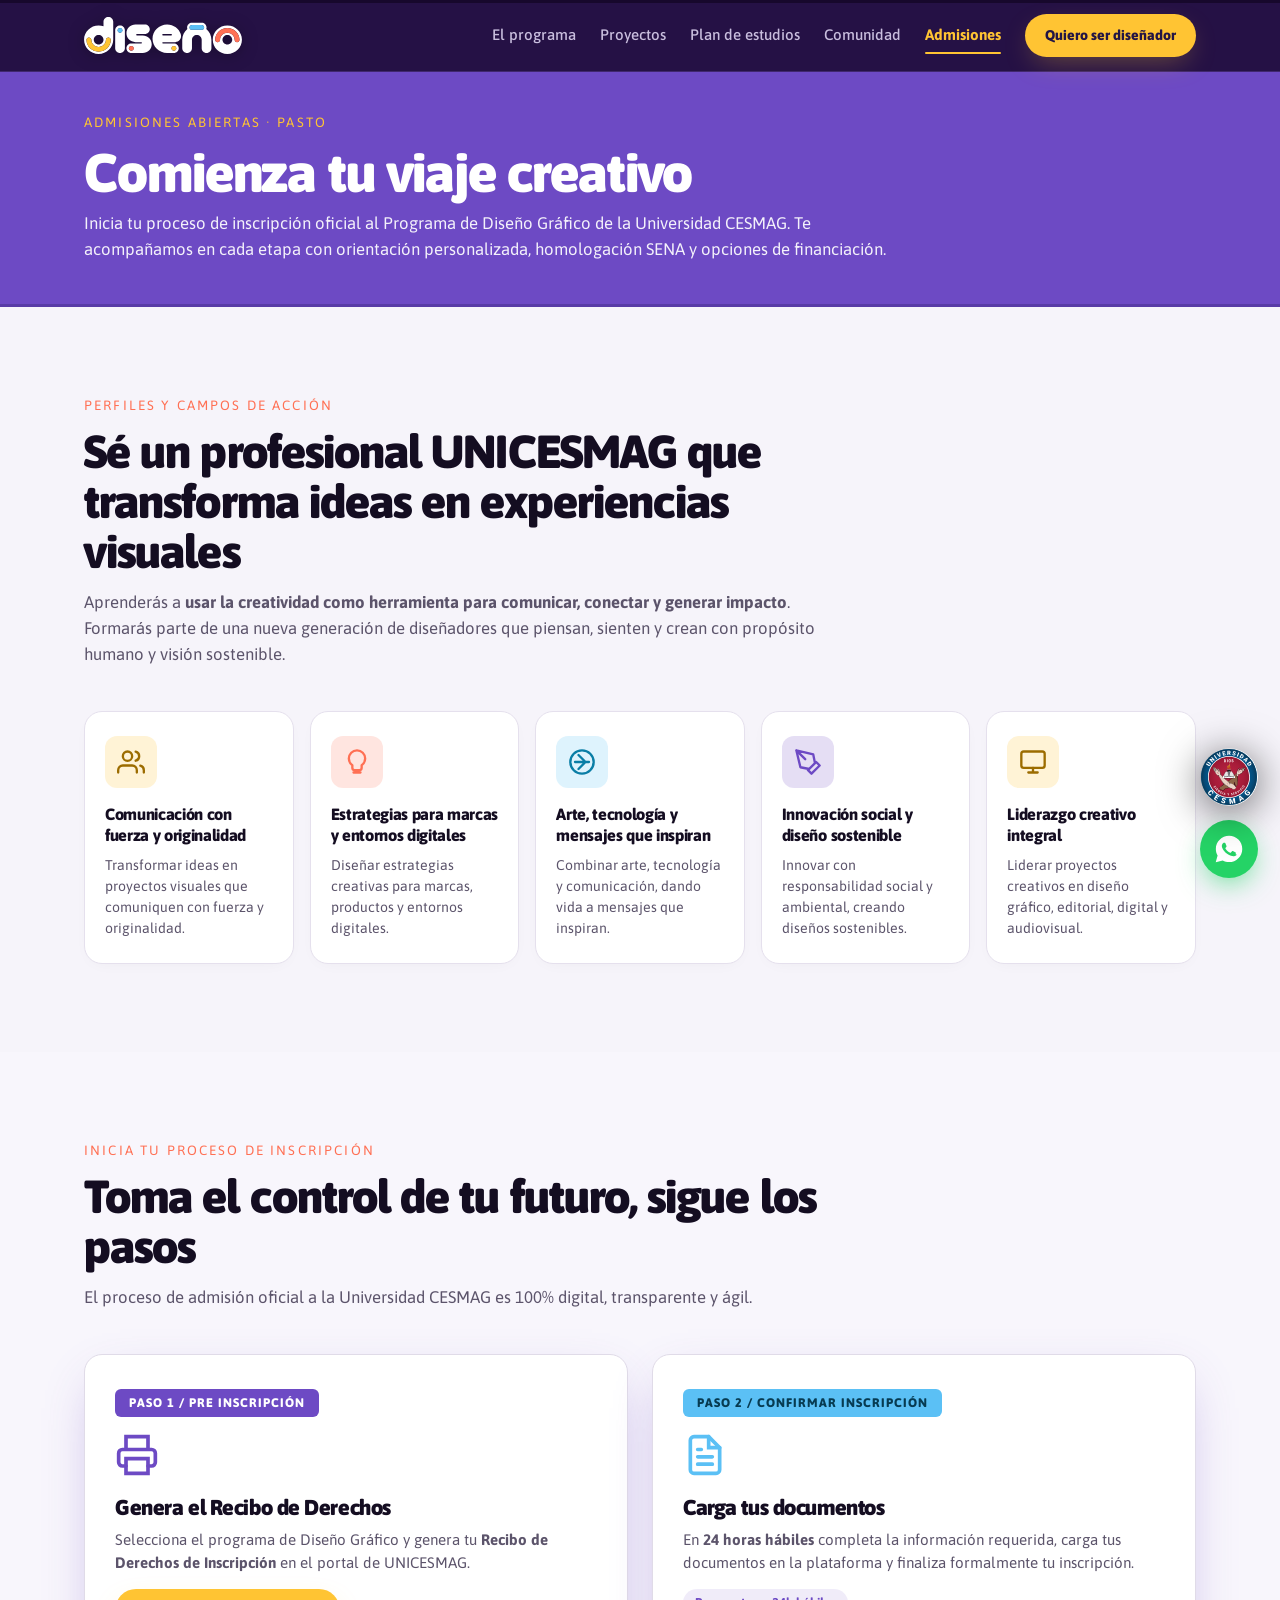
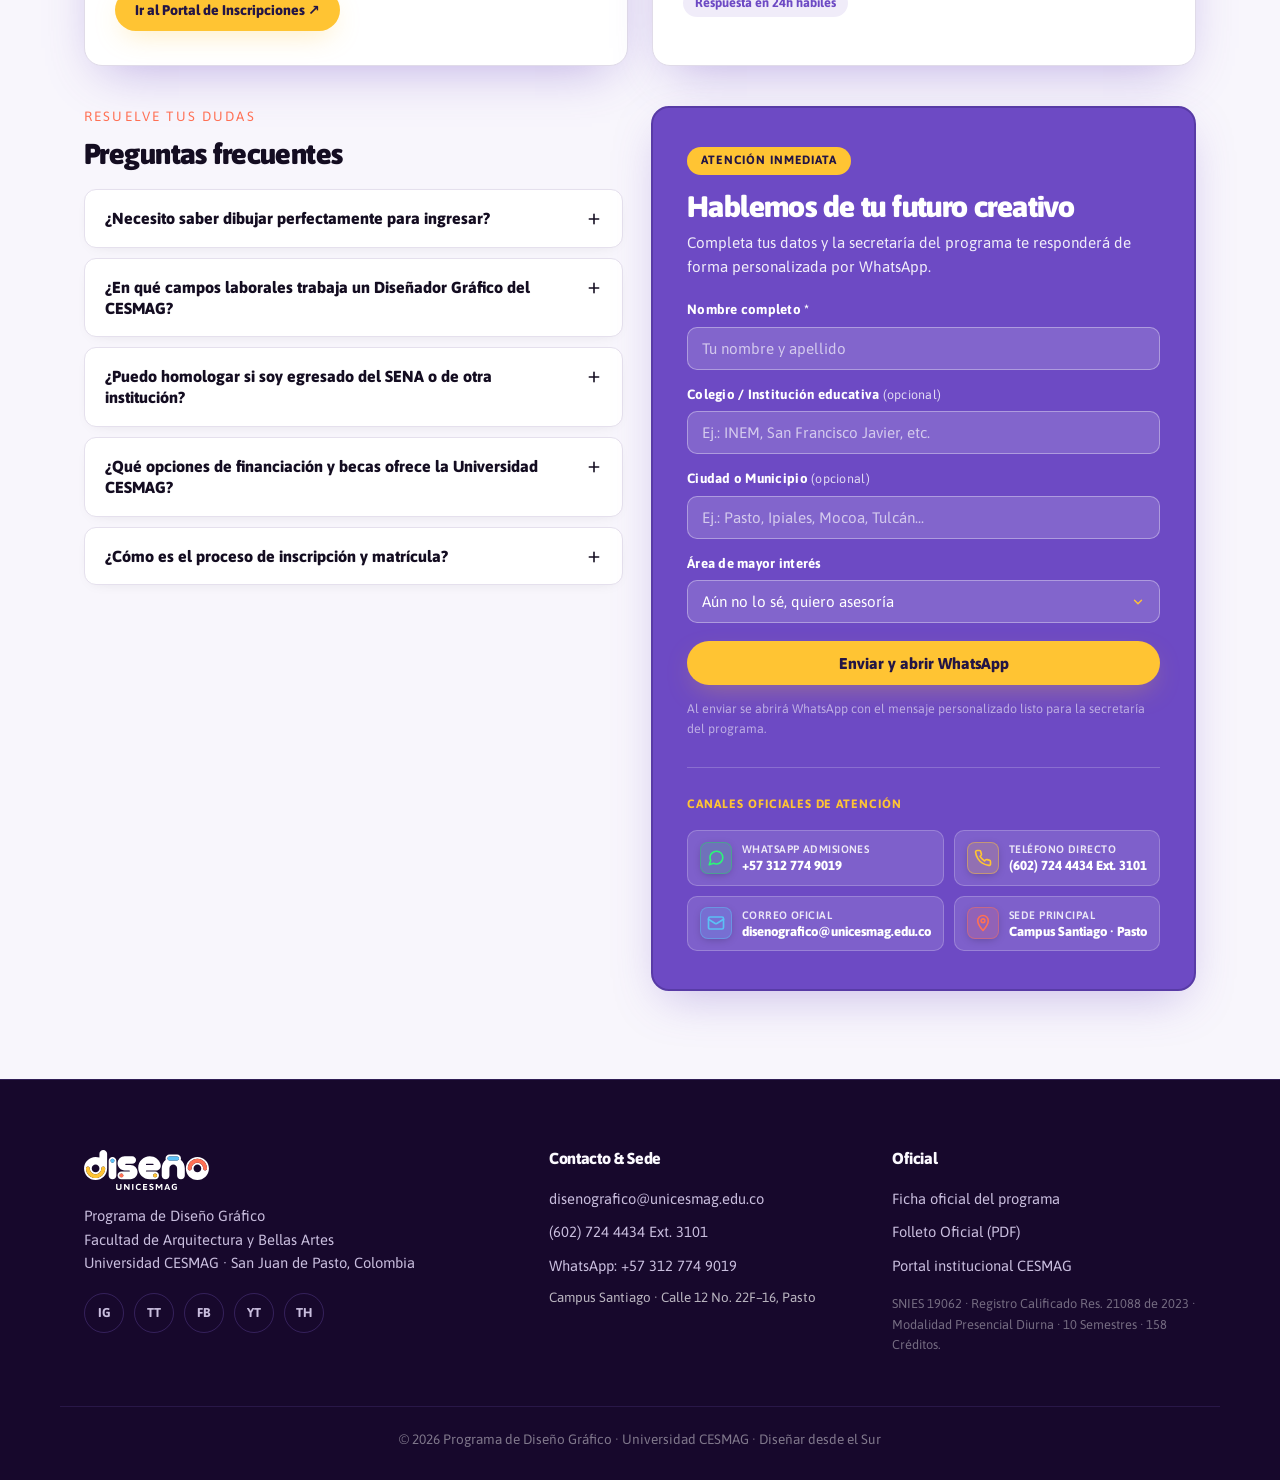
==== admisiones.html @ 63f1f8d8 "Publicación oficial del Portafolio Web - Programa de Diseño Gráfico UNICESMAG" ====
<!DOCTYPE html>
<html lang="es">
<head>
  <meta charset="UTF-8">
  <meta name="viewport" content="width=device-width, initial-scale=1.0">
  <title>Admisiones &amp; Perfiles · Diseño Gráfico UNICESMAG</title>
  <meta name="description" content="Inicia tu proceso de inscripción oficial, conoce los campos de acción, homologación SENA, financiación y preguntas frecuentes del Programa de Diseño Gráfico de la Universidad CESMAG.">
  <link rel="icon" type="image/svg+xml" href="assets/img/favicon.svg">
  <link rel="preconnect" href="https://fonts.googleapis.com">
  <link rel="preconnect" href="https://fonts.gstatic.com" crossorigin>
  <link href="https://fonts.googleapis.com/css2?family=Asap:ital,wght@0,300;0,400;0,500;0,600;0,700;0,800;0,900;1,300;1,400;1,600;1,700;1,800;1,900&display=swap" rel="stylesheet">
  <link rel="stylesheet" href="css/styles.css">
</head>
<body data-page="admisiones">

  <!-- ══════════════ BARRA DE PROGRESO + NAVEGACIÓN GLOBAL ══════════════ -->
  <div class="progress-bar" aria-hidden="true"><span id="progressFill"></span></div>

  <header class="nav" id="nav">
    <div class="nav__inner">
      <a href="index.html" class="brand" aria-label="Diseño UNICESMAG — inicio">
        <img src="assets/img/logo.svg" alt="Diseño UNICESMAG" class="brand__logo" width="160" height="38">
      </a>

      <nav class="nav__links" id="navLinks" aria-label="Navegación principal">
        <a href="index.html" class="nav-link">El programa</a>
        <a href="proyectos.html" class="nav-link">Proyectos</a>
        <a href="plan-de-estudios.html" class="nav-link">Plan de estudios</a>
        <a href="comunidad.html" class="nav-link">Comunidad</a>
        <a href="admisiones.html" class="nav-link is-active-page">Admisiones</a>
        <a href="admisiones.html" class="btn btn--primary btn--sm">Quiero ser diseñador</a>
      </nav>

      <button class="nav__burger" id="navBurger" aria-label="Abrir menú" aria-expanded="false" aria-controls="navLinks">
        <span></span><span></span><span></span>
      </button>
    </div>
  </header>

  <main>

  <!-- ══════════════ CABECERA DE ADMISIONES ══════════════ -->
  <section class="page-header section--dark">
    <div class="container">
      <p class="kicker">Admisiones Abiertas · Pasto</p>
      <h1 class="page-header__title">Comienza tu viaje creativo</h1>
      <p class="page-header__sub">Inicia tu proceso de inscripción oficial al Programa de Diseño Gráfico de la Universidad CESMAG. Te acompañamos en cada etapa con orientación personalizada, homologación SENA y opciones de financiación.</p>
    </div>
  </section>

  <!-- ══════════════ PERFILES Y CAMPOS DE ACCIÓN ══════════════ -->
  <section class="section section--light" id="perfiles-campos">
    <div class="container">
      <header class="section__head reveal">
        <p class="kicker">Perfiles y Campos de Acción</p>
        <h2>Sé un profesional UNICESMAG que transforma ideas en experiencias visuales</h2>
        <p class="section__sub">Aprenderás a <strong>usar la creatividad como herramienta para comunicar, conectar y generar impacto</strong>. Formarás parte de una nueva generación de diseñadores que piensan, sienten y crean con propósito humano y visión sostenible.</p>
      </header>

      <div class="perfiles-grid reveal">
        <!-- 1. Transformar ideas -->
        <article class="perfil-card">
          <div class="perfil-card__icon" style="background: rgba(255, 196, 51, 0.2); color: #9c6c00;">
            <svg width="28" height="28" viewBox="0 0 24 24" fill="none" aria-hidden="true"><path d="M17 21v-2a4 4 0 00-4-4H5a4 4 0 00-4 4v2M9 11a4 4 0 100-8 4 4 0 000 8zm14 10v-2a4 4 0 00-3-3.87M16 3.13a4 4 0 010 7.75" stroke="currentColor" stroke-width="2" stroke-linecap="round" stroke-linejoin="round"/></svg>
          </div>
          <h3>Comunicación con fuerza y originalidad</h3>
          <p>Transformar ideas en proyectos visuales que comuniquen con fuerza y originalidad.</p>
        </article>

        <!-- 2. Estrategias creativas -->
        <article class="perfil-card">
          <div class="perfil-card__icon" style="background: rgba(255, 112, 84, 0.18); color: var(--salmon);">
            <svg width="28" height="28" viewBox="0 0 24 24" fill="none" aria-hidden="true"><path d="M12 2a7 7 0 00-7 7c0 2.38 1.19 4.47 3 5.74V17a2 2 0 002 2h4a2 2 0 002-2v-2.26c1.81-1.27 3-3.36 3-5.74a7 7 0 00-7-7zM9 21h6" stroke="currentColor" stroke-width="2" stroke-linecap="round" stroke-linejoin="round"/></svg>
          </div>
          <h3>Estrategias para marcas y entornos digitales</h3>
          <p>Diseñar estrategias creativas para marcas, productos y entornos digitales.</p>
        </article>

        <!-- 3. Arte, tecnología y mensajes -->
        <article class="perfil-card">
          <div class="perfil-card__icon" style="background: rgba(91, 192, 245, 0.2); color: #0a7ea6;">
            <svg width="28" height="28" viewBox="0 0 24 24" fill="none" aria-hidden="true"><path d="M9 18l6-6-6-6M18 12H6" stroke="currentColor" stroke-width="2" stroke-linecap="round" stroke-linejoin="round"/><circle cx="12" cy="12" r="10" stroke="currentColor" stroke-width="2"/></svg>
          </div>
          <h3>Arte, tecnología y mensajes que inspiran</h3>
          <p>Combinar arte, tecnología y comunicación, dando vida a mensajes que inspiran.</p>
        </article>

        <!-- 4. Responsabilidad social y ambiental -->
        <article class="perfil-card">
          <div class="perfil-card__icon" style="background: rgba(109, 74, 196, 0.18); color: var(--morado);">
            <svg width="28" height="28" viewBox="0 0 24 24" fill="none" aria-hidden="true"><path d="M12 19l7-7 3 3-7 7-3-3zM18 13l-1.5-7.5L2 2l3.5 14.5L13 18l5-5zM2 2l7.586 7.586" stroke="currentColor" stroke-width="2" stroke-linecap="round" stroke-linejoin="round"/></svg>
          </div>
          <h3>Innovación social y diseño sostenible</h3>
          <p>Innovar con responsabilidad social y ambiental, creando diseños sostenibles.</p>
        </article>

        <!-- 5. Liderazgo de proyectos -->
        <article class="perfil-card">
          <div class="perfil-card__icon" style="background: rgba(255, 196, 51, 0.2); color: #9c6c00;">
            <svg width="28" height="28" viewBox="0 0 24 24" fill="none" aria-hidden="true"><rect x="2" y="3" width="20" height="14" rx="2" ry="2" stroke="currentColor" stroke-width="2"/><path d="M8 21h8M12 17v4" stroke="currentColor" stroke-width="2" stroke-linecap="round"/></svg>
          </div>
          <h3>Liderazgo creativo integral</h3>
          <p>Liderar proyectos creativos en diseño gráfico, editorial, digital y audiovisual.</p>
        </article>
      </div>
    </div>
  </section>

  <!-- ══════════════ PROCESO OFICIAL DE INSCRIPCIÓN ══════════════ -->
  <section class="section section--light" style="background: #f8f6fc;" id="proceso-inscripcion">
    <div class="container">
      <header class="section__head reveal">
        <p class="kicker">Inicia tu proceso de inscripción</p>
        <h2>Toma el control de tu futuro, sigue los pasos</h2>
        <p class="section__sub">El proceso de admisión oficial a la Universidad CESMAG es 100% digital, transparente y ágil.</p>
      </header>

      <!-- 2 Pasos Oficiales -->
      <div class="steps-unicesmag reveal">
        <!-- Paso 1 -->
        <article class="step-box">
          <div class="step-box__num">Paso 1 / Pre Inscripción</div>
          <div class="step-box__icon">
            <svg width="44" height="44" viewBox="0 0 24 24" fill="none" aria-hidden="true"><path d="M6 9V2h12v7M6 18H4a2 2 0 01-2-2v-5a2 2 0 012-2h16a2 2 0 012 2v5a2 2 0 01-2 2h-2" stroke="var(--morado)" stroke-width="2" stroke-linecap="round"/><path d="M6 14h12v8H6v-8z" stroke="var(--morado)" stroke-width="2"/></svg>
          </div>
          <h3>Genera el Recibo de Derechos</h3>
          <p>Selecciona el programa de Diseño Gráfico y genera tu <strong>Recibo de Derechos de Inscripción</strong> en el portal de UNICESMAG.</p>
          <a href="https://www.unicesmag.edu.co/inscripciones/" target="_blank" rel="noopener" class="btn btn--primary btn--sm" style="margin-top: 14px;">Ir al Portal de Inscripciones ↗</a>
        </article>

        <!-- Paso 2 -->
        <article class="step-box">
          <div class="step-box__num" style="background: var(--azul); color: #073b52;">Paso 2 / Confirmar Inscripción</div>
          <div class="step-box__icon">
            <svg width="44" height="44" viewBox="0 0 24 24" fill="none" aria-hidden="true"><path d="M14 2H6a2 2 0 00-2 2v16a2 2 0 002 2h12a2 2 0 002-2V8z" stroke="var(--azul)" stroke-width="2" stroke-linecap="round"/><path d="M14 2v6h6M16 13H8M16 17H8M10 9H8" stroke="var(--azul)" stroke-width="2" stroke-linecap="round"/></svg>
          </div>
          <h3>Carga tus documentos</h3>
          <p>En <strong>24 horas hábiles</strong> completa la información requerida, carga tus documentos en la plataforma y finaliza formalmente tu inscripción.</p>
          <span class="step-box__badge">Respuesta en 24h hábiles</span>
        </article>
      </div>

      <!-- Grid con FAQ + Formulario de Contacto en Morado Oficial -->
      <div class="adm-grid" style="margin-top: 40px;">
        <!-- Preguntas frecuentes -->
        <div class="faq reveal">
          <p class="kicker">Resuelve tus dudas</p>
          <h2 style="font-size: 1.8rem; margin-bottom: 20px; color: var(--ink);">Preguntas frecuentes</h2>
          <div id="faqList"></div>
        </div>

        <!-- Formulario de contacto directo (Morado Oficial) -->
        <div class="contactCard card-teaser--form reveal">
          <span class="card-teaser__tag" style="background: var(--amarillo); color: var(--morado-deep);">Atención Inmediata</span>
          <h3 class="form-title-impact">Hablemos de tu futuro creativo</h3>
          <p>Completa tus datos y la secretaría del programa te responderá de forma personalizada por WhatsApp.</p>
          <form id="contactForm">
            <label for="fName">Nombre completo *</label>
            <input id="fName" name="nombre" type="text" required placeholder="Tu nombre y apellido">
            
            <label for="fSchool">Colegio / Institución educativa <span class="lbl-opt">(opcional)</span></label>
            <input id="fSchool" name="colegio" type="text" placeholder="Ej.: INEM, San Francisco Javier, etc.">

            <label for="fCity">Ciudad o Municipio <span class="lbl-opt">(opcional)</span></label>
            <input id="fCity" name="ciudad" type="text" placeholder="Ej.: Pasto, Ipiales, Mocoa, Tulcán...">

            <label for="fFocus">Área de mayor interés</label>
            <select id="fFocus" name="interes">
              <option value="Aún no lo sé, quiero asesoría" selected>Aún no lo sé, quiero asesoría</option>
              <option value="Tipografía y editorial">Tipografía y editorial</option>
              <option value="Identidad visual y marca (Branding)">Identidad visual y marca (Branding)</option>
              <option value="Ilustración y arte digital">Ilustración y arte digital</option>
              <option value="Fotografía y dirección de arte">Fotografía y dirección de arte</option>
              <option value="Audiovisual y animación 2D">Audiovisual y animación 2D</option>
              <option value="3D y creación interactiva / Videojuegos">3D y creación interactiva / Videojuegos</option>
              <option value="Diseño social, territorio y ecodiseño">Diseño social, territorio y ecodiseño</option>
            </select>
            <button type="submit" class="btn btn--primary btn--full" style="margin-top: 18px;">Enviar y abrir WhatsApp</button>
            <p class="form-note">Al enviar se abrirá WhatsApp con el mensaje personalizado listo para la secretaría del programa.</p>
          </form>

          <!-- Canales oficiales de atención directa (Estéticos, Compactos y con Contornos) -->
          <div class="contactCard__direct">
            <div class="cd-header">
              <span class="cd-title">Canales Oficiales de Atención</span>
            </div>
            <div class="cd-grid">
              <a href="https://wa.me/573127749019" target="_blank" rel="noopener" class="cd-item" title="Chatear con secretaría del programa">
                <div class="cd-icon cd-icon--wa">
                  <svg width="18" height="18" viewBox="0 0 24 24" fill="none" stroke="currentColor" stroke-width="2.2" stroke-linecap="round" stroke-linejoin="round" aria-hidden="true"><path d="M21 11.5a8.38 8.38 0 0 1-.9 3.8 8.5 8.5 0 0 1-7.6 4.7 8.38 8.38 0 0 1-3.8-.9L3 21l1.9-5.7a8.38 8.38 0 0 1-.9-3.8 8.5 8.5 0 0 1 4.7-7.6 8.38 8.38 0 0 1 3.8-.9h.5a8.48 8.48 0 0 1 8 8v.5z"/></svg>
                </div>
                <div class="cd-info">
                  <span class="cd-lbl">WhatsApp Admisiones</span>
                  <strong class="cd-val">+57 312 774 9019</strong>
                </div>
              </a>

              <a href="tel:+576027244434" class="cd-item" title="Llamar a línea directa">
                <div class="cd-icon cd-icon--tel">
                  <svg width="18" height="18" viewBox="0 0 24 24" fill="none" stroke="currentColor" stroke-width="2.2" stroke-linecap="round" stroke-linejoin="round" aria-hidden="true"><path d="M22 16.92v3a2 2 0 0 1-2.18 2 19.79 19.79 0 0 1-8.63-3.07 19.5 19.5 0 0 1-6-6 19.79 19.79 0 0 1-3.07-8.67A2 2 0 0 1 4.11 2h3a2 2 0 0 1 2 1.72 12.84 12.84 0 0 0 .7 2.81 2 2 0 0 1-.45 2.11L8.09 9.91a16 16 0 0 0 6 6l1.27-1.27a2 2 0 0 1 2.11-.45 12.84 12.84 0 0 0 2.81.7A2 2 0 0 1 22 16.92z"/></svg>
                </div>
                <div class="cd-info">
                  <span class="cd-lbl">Teléfono Directo</span>
                  <strong class="cd-val">(602) 724 4434 Ext. 3101</strong>
                </div>
              </a>

              <a href="mailto:disenografico@unicesmag.edu.co" class="cd-item" title="Enviar correo institucional">
                <div class="cd-icon cd-icon--mail">
                  <svg width="18" height="18" viewBox="0 0 24 24" fill="none" stroke="currentColor" stroke-width="2.2" stroke-linecap="round" stroke-linejoin="round" aria-hidden="true"><rect x="2" y="4" width="20" height="16" rx="2"/><path d="m22 7-8.97 5.7a1.94 1.94 0 0 1-2.06 0L2 7"/></svg>
                </div>
                <div class="cd-info">
                  <span class="cd-lbl">Correo Oficial</span>
                  <strong class="cd-val">disenografico@unicesmag.edu.co</strong>
                </div>
              </a>

              <a href="https://maps.app.goo.gl/EoxVH21NMHYLb9up7" target="_blank" rel="noopener" class="cd-item" title="Abrir ubicación en Google Maps">
                <div class="cd-icon cd-icon--ubi">
                  <svg width="18" height="18" viewBox="0 0 24 24" fill="none" stroke="currentColor" stroke-width="2.2" stroke-linecap="round" stroke-linejoin="round" aria-hidden="true"><path d="M12 2C8.13 2 5 5.13 5 9c0 5.25 7 13 7 13s7-7.75 7-13c0-3.87-3.13-7-7-7z"/><circle cx="12" cy="9" r="2.5"/></svg>
                </div>
                <div class="cd-info">
                  <span class="cd-lbl">Sede Principal</span>
                  <strong class="cd-val">Campus Santiago · Pasto</strong>
                </div>
              </a>
            </div>
          </div>
        </div>
      </div>
    </div>
  </section>

  </main>

  <!-- ══════════════ FOOTER GLOBAL ══════════════ -->
  <footer class="footer">
    <div class="container footer__inner">
      <div class="footer__brand">
        <img src="assets/img/logo-completo.svg" alt="Diseño Gráfico UNICESMAG" class="footer__logo" width="180" height="52" loading="lazy">
        <p>Programa de Diseño Gráfico<br>Facultad de Arquitectura y Bellas Artes<br>Universidad CESMAG · San Juan de Pasto, Colombia</p>
        <div class="footer__social">
          <a href="#" aria-label="Instagram del programa">IG</a>
          <a href="#" aria-label="TikTok del programa">TT</a>
          <a href="#" aria-label="Facebook del programa">FB</a>
          <a href="#" aria-label="YouTube">YT</a>
          <a href="#" aria-label="Threads del programa">TH</a>
        </div>
      </div>
      <div class="footer__links">
        <h4>Contacto &amp; Sede</h4>
        <a href="mailto:disenografico@unicesmag.edu.co">disenografico@unicesmag.edu.co</a>
        <a href="tel:+576027244434">(602) 724 4434 Ext. 3101</a>
        <a href="https://wa.me/573127749019" target="_blank" rel="noopener">WhatsApp: +57 312 774 9019</a>
        <p style="font-size: .84rem; color: rgba(255,255,255,0.7); margin-top: 6px; line-height: 1.4;">Campus Santiago · Calle 12 No. 22F–16, Pasto</p>
      </div>
      <div class="footer__links">
        <h4>Oficial</h4>
        <a href="https://www.unicesmag.edu.co/pregrado/diseno-grafico/" target="_blank" rel="noopener">Ficha oficial del programa</a>
        <a href="https://www.unicesmag.edu.co/recursos/uploads/2025/07/Diseno-UNICESMAG-2025.pdf" target="_blank" rel="noopener">Folleto Oficial (PDF)</a>
        <a href="https://www.unicesmag.edu.co" target="_blank" rel="noopener">Portal institucional CESMAG</a>
        <p class="footer__legal">SNIES 19062 · Registro Calificado Res. 21088 de 2023 · Modalidad Presencial Diurna · 10 Semestres · 158 Créditos.</p>
      </div>
    </div>
    <div class="footer__bottom container">
      <p>© <span id="year"></span> Programa de Diseño Gráfico · Universidad CESMAG · Diseñar desde el Sur</p>
    </div>
  </footer>

  <!-- Botones de Acción Flotantes (CESMAG Institucional + WhatsApp) -->
  <aside class="floating-actions" aria-label="Acciones rápidas">
    <a href="https://www.unicesmag.edu.co/pregrado/diseno-grafico/" class="float-btn float-btn--cesmag" target="_blank" rel="noopener" aria-label="Visitar portal oficial UNICESMAG" title="Portal Institucional UNICESMAG">
      <img src="assets/img/cesmag.svg" alt="UNICESMAG" width="58" height="58">
    </a>
    <a href="#" id="waFloat" class="float-btn float-btn--wa" aria-label="Chatear por WhatsApp con la secretaría del programa" title="Chatear por WhatsApp con admisiones" target="_blank" rel="noopener">
      <svg width="32" height="32" viewBox="0 0 24 24" fill="currentColor" aria-hidden="true"><path d="M12.04 2c-5.46 0-9.91 4.45-9.91 9.91 0 1.75.46 3.45 1.32 4.95L2.05 22l5.25-1.38c1.45.79 3.08 1.21 4.74 1.21 5.46 0 9.91-4.45 9.91-9.91 0-2.65-1.03-5.14-2.9-7.01A9.816 9.816 0 0012.04 2zm5.78 14.07c-.24.68-1.4 1.29-1.92 1.34-.51.05-1.17.07-3.79-.99-2.62-1.06-4.3-3.73-4.43-3.9-.13-.17-1.06-1.41-1.06-2.69s.67-1.91.91-2.17c.24-.26.52-.33.69-.33.17 0 .34 0 .49.01.16.01.37-.06.58.44.22.52.75 1.83.82 1.96.07.13.11.29.02.47-.09.18-.13.29-.26.44-.13.15-.28.34-.4.46-.13.13-.27.27-.12.53.15.26.68 1.12 1.45 1.81.99.88 1.83 1.15 2.09 1.28.26.13.41.11.56-.06.15-.17.65-.76.82-1.02.17-.26.35-.22.58-.13.24.09 1.51.71 1.77.84.26.13.43.19.49.3.06.11.06.66-.18 1.34z"/></svg>
    </a>
  </aside>

  <script src="js/data.js"></script>
  <script src="js/main.js"></script>
</body>
</html>
---- css/styles.css ----
/* ═══════════════════════════════════════════════════════════════
   DISEÑO UNICESMAG · "Taller Digital Vivo"
   Sistema de diseño del portafolio web del programa
   Paleta cromática oficial + Tipografía Asap (Light, Regular, Bold, Black)
   Jerarquía tipográfica contrastada: Títulos Black (900) + Subtítulos Light (300/400)
   ═══════════════════════════════════════════════════════════════ */

:root {
  /* ─── Paleta oficial exacta UNICESMAG ─── */
  --amarillo:      #ffc433;
  --azul:          #5bc0f5;
  --salmon:        #ff7054;
  --morado:        #6d4ac4;

  /* ─── Derivados cromáticos armónicos ─── */
  --morado-light:  #8e6ee8;
  --morado-2:      #583ba6;
  --morado-3:      #432a84;
  --morado-deep:   #231545;
  --morado-glow:   rgba(109, 74, 196, 0.35);

  --amarillo-light:#ffd466;
  --amarillo-glow: rgba(255, 196, 51, 0.35);
  --azul-glow:     rgba(91, 192, 245, 0.35);
  --salmon-glow:   rgba(255, 112, 84, 0.35);
  --verde:         #4ade80;

  /* ─── Superficies y fondos institucionales (Morado protagonista) ─── */
  --bg-dark:       #200e3b;
  --bg-dark-2:     #2b144e;
  --bg-light:      #f6f4fa;
  --white:         #ffffff;
  --ink:           #140d21;
  --ink-soft:      #5c546b;

  /* ─── Texto sobre fondos oscuros ─── */
  --tx-light:      #fbf9fe;
  --tx-light-2:    #c9bede;

  /* ─── Efectos Glassmorphism y Elevación ─── */
  --glass:         rgba(255, 255, 255, 0.08);
  --glass-brd:     rgba(142, 110, 232, 0.22);
  --glass-morado:  rgba(109, 74, 196, 0.28);
  --radius:        18px;
  --radius-sm:     12px;
  --shadow:        0 18px 50px -18px rgba(109, 74, 196, 0.45);
  --shadow-lg:     0 30px 80px -30px rgba(109, 74, 196, 0.6);

  /* ─── Tipografía oficial Asap ─── */
  --font-head:     "Asap", "Segoe UI", system-ui, sans-serif;
  --font-body:     "Asap", "Segoe UI", system-ui, sans-serif;
  --font-cond:     "Asap", "Segoe UI", system-ui, sans-serif;

  --container:     1160px;
  --nav-h:         72px;
}

/* ─────────────── Base ─────────────── */
*, *::before, *::after { box-sizing: border-box; margin: 0; padding: 0; }

html { scroll-behavior: smooth; }

body {
  font-family: var(--font-body);
  color: var(--ink);
  background: var(--bg-dark);
  line-height: 1.6;
  font-weight: 400;
  -webkit-font-smoothing: antialiased;
  -moz-osx-font-smoothing: grayscale;
}

img { max-width: 100%; display: block; }
a { color: inherit; }

.container { max-width: var(--container); margin-inline: auto; padding-inline: 24px; }

h1, h2, h3, h4, h5 {
  font-family: var(--font-head);
  line-height: 1.08;
  letter-spacing: -.02em;
  font-weight: 900;
}

::selection { background: var(--amarillo); color: var(--morado-deep); }

:focus-visible { outline: 3px solid var(--azul); outline-offset: 3px; border-radius: 6px; }

/* ─────────────── Barra de progreso ─────────────── */
.progress-bar {
  position: fixed; inset: 0 0 auto 0; height: 3px; z-index: 1002;
  background: #17082c;
}
.progress-bar span {
  display: block; height: 100%; width: 0%;
  background: linear-gradient(90deg, var(--morado-light), var(--amarillo), var(--salmon), var(--azul));
  box-shadow: 0 0 10px var(--morado-glow);
  transition: width .12s linear;
}

/* ─────────────── Navegación Global ─────────────── */
.nav {
  position: fixed; inset: 0 0 auto 0; z-index: 1000;
  height: var(--nav-h);
  background: rgba(33, 14, 61, 0.94);
  backdrop-filter: blur(16px);
  -webkit-backdrop-filter: blur(16px);
  border-bottom: 1px solid rgba(142, 110, 232, 0.25);
  transition: background .3s, border-color .3s;
}
.nav__inner {
  max-width: var(--container); margin-inline: auto; height: 100%;
  padding-inline: 24px;
  display: flex; align-items: center; justify-content: space-between; gap: 20px;
}
.brand {
  display: inline-flex; align-items: center; text-decoration: none;
  transition: transform .25s ease, opacity .2s ease;
}
.brand:hover { transform: scale(1.02); opacity: .95; }
.brand__logo {
  height: 38px; width: auto; max-width: 170px;
  display: block; object-fit: contain;
  filter: drop-shadow(0 2px 8px rgba(0,0,0,.3));
}

.nav__links { display: flex; align-items: center; gap: 24px; }
.nav__links a.nav-link {
  color: var(--tx-light-2); text-decoration: none; font-size: .95rem; font-weight: 500;
  transition: color .2s ease, transform .2s ease;
  position: relative; padding: 6px 0;
}
.nav__links a.nav-link:hover { color: var(--white); transform: translateY(-1px); }
.nav__links a.nav-link.is-active-page {
  color: var(--amarillo); font-weight: 700;
}
.nav__links a.nav-link.is-active-page::after {
  content: ""; position: absolute; bottom: 0; left: 0; right: 0;
  height: 2px; background: var(--amarillo); border-radius: 2px;
}

.nav__burger {
  display: none; background: none; border: 0; cursor: pointer;
  width: 42px; height: 42px; position: relative;
}
.nav__burger span {
  position: absolute; left: 9px; right: 9px; height: 2px;
  background: var(--tx-light); border-radius: 2px;
  transition: transform .25s, opacity .2s, top .25s;
}
.nav__burger span:nth-child(1) { top: 14px; }
.nav__burger span:nth-child(2) { top: 20px; }
.nav__burger span:nth-child(3) { top: 26px; }
.nav__burger.is-open span:nth-child(1) { top: 20px; transform: rotate(45deg); }
.nav__burger.is-open span:nth-child(2) { opacity: 0; }
.nav__burger.is-open span:nth-child(3) { top: 20px; transform: rotate(-45deg); }

/* ─────────────── Botones ─────────────── */
.btn {
  display: inline-flex; align-items: center; justify-content: center; gap: 10px;
  font-family: var(--font-head); font-weight: 800; font-size: .98rem;
  padding: 13px 26px; border-radius: 999px; border: 0; cursor: pointer;
  text-decoration: none; transition: transform .2s ease, box-shadow .2s ease, background .2s ease, color .2s ease;
}
.btn--primary {
  background: var(--amarillo); color: var(--morado-deep);
  box-shadow: 0 10px 28px -8px var(--amarillo-glow);
}
.btn--primary:hover {
  transform: translateY(-2px);
  background: var(--amarillo-light);
  box-shadow: 0 16px 36px -8px rgba(255, 196, 51, 0.7);
}
.btn--ghost {
  background: transparent; color: var(--tx-light);
  border: 1.5px solid var(--glass-brd);
}
.btn--ghost:hover {
  border-color: var(--azul); color: var(--white);
  box-shadow: 0 8px 24px -8px var(--azul-glow);
  transform: translateY(-2px);
}
.btn--sm { padding: 10px 20px; font-size: .88rem; }
.btn--full { width: 100%; }

/* ─────────────── Cabeceras de Subpáginas (Morado Oficial) ─────────────── */
.page-header, .page-header.section--dark {
  position: relative; overflow: hidden;
  padding: calc(var(--nav-h) + 40px) 0 42px;
  background: var(--morado);
  border-bottom: 3px solid var(--morado-2);
  color: var(--white);
}
.page-header .kicker { color: var(--amarillo); }
.page-header__title {
  font-size: clamp(2.3rem, 4.8vw, 3.4rem);
  font-weight: 900; color: var(--white); margin-top: 8px;
}
.page-header__meta {
  font-family: var(--font-body); font-size: 0.98rem; font-weight: 400;
  letter-spacing: .06em; color: var(--amarillo); margin-top: 8px;
}
.page-header__sub {
  font-size: 1.05rem; color: rgba(255, 255, 255, 0.92); max-width: 820px;
  margin-top: 8px; line-height: 1.55; font-weight: 400;
}

/* ─────────────── Hero ─────────────── */
.hero {
  position: relative; overflow: hidden;
  min-height: 94svh;
  display: flex; flex-direction: column; justify-content: center;
  padding: calc(var(--nav-h) + 40px) 0 60px;
  background:
    radial-gradient(1000px 520px at 80% -10%, rgba(142, 110, 232, 0.28), transparent 60%),
    radial-gradient(850px 480px at -10% 110%, rgba(255, 112, 84, 0.16), transparent 60%),
    linear-gradient(160deg, #341a63 0%, var(--bg-dark) 75%);
  color: var(--tx-light);
}
.hero__bg { position: absolute; inset: 0; pointer-events: none; }
.blob {
  position: absolute; border-radius: 50%; filter: blur(95px); opacity: .55;
  animation: drift 14s ease-in-out infinite alternate;
}
.blob--a { width: 480px; height: 480px; left: -140px; top: -120px; background: rgba(109, 74, 196, 0.35); }
.blob--b { width: 520px; height: 520px; right: -160px; bottom: -180px; background: rgba(255, 196, 51, 0.16); animation-delay: -7s; }
@keyframes drift {
  from { transform: translate(0,0) scale(1); }
  to   { transform: translate(50px, 30px) scale(1.12); }
}

.hero__content { position: relative; text-align: center; max-width: 940px; }
.badge {
  display: inline-flex; align-items: center; justify-content: center;
  font-family: var(--font-body);
  font-size: .84rem; font-weight: 300; letter-spacing: .08em; text-transform: uppercase;
  color: var(--tx-light-2);
  border: 1px solid var(--glass-brd); border-radius: 999px;
  padding: 6px 18px; background: var(--glass); backdrop-filter: blur(10px);
}

.hero__title {
  font-size: clamp(2.4rem, 5.8vw, 4.4rem);
  font-weight: 900;
  line-height: 1.05;
  letter-spacing: -.03em;
  margin: 22px 0 16px;
}
.grad-text {
  background: linear-gradient(94deg, var(--amarillo) 0%, var(--salmon) 38%, var(--morado-light) 75%, var(--azul) 100%);
  -webkit-background-clip: text; background-clip: text;
  -webkit-text-fill-color: transparent; color: transparent;
}
.hero__sub {
  max-width: 860px; margin-inline: auto;
  color: var(--tx-light-2);
  font-size: clamp(0.98rem, 1.4vw, 1.08rem);
  font-weight: 400;
  line-height: 1.5;
}
.hero__sub strong { color: var(--tx-light); font-weight: 600; }
.hero__ctas { display: flex; gap: 16px; justify-content: center; flex-wrap: wrap; margin-top: 32px; }

/* Cifras */
.stats {
  position: relative; margin-top: 54px;
  display: grid; grid-template-columns: repeat(4, 1fr); gap: 16px;
}
.stat {
  background: var(--glass); border: 1px solid var(--glass-brd);
  border-radius: var(--radius); padding: 22px 14px;
  backdrop-filter: blur(12px); text-align: center;
  display: flex; flex-direction: column; align-items: center; justify-content: center;
  transition: transform .25s ease, border-color .25s ease, box-shadow .25s ease;
}
.stat:hover {
  transform: translateY(-4px);
  border-color: var(--morado-light);
  box-shadow: 0 12px 30px -10px var(--morado-glow);
}
.stat__num {
  display: block; font-family: var(--font-head); font-weight: 900;
  font-size: clamp(2.2rem, 3.4vw, 2.9rem); color: var(--amarillo);
  line-height: 1; letter-spacing: -.02em;
}
.stat__label {
  font-size: .84rem; color: var(--tx-light-2); font-weight: 400;
  line-height: 1.35; margin-top: 8px; max-width: 220px;
}
.stat__label strong { color: var(--amarillo); font-weight: 600; }

/* ─────────────── Secciones ─────────────── */
.section { padding: 88px 0; }
.section--light { background: var(--bg-light); color: var(--ink); }
.section--dark  {
  background:
    radial-gradient(900px 450px at 100% 0%, rgba(109, 74, 196, 0.22), transparent 60%),
    linear-gradient(180deg, var(--bg-dark) 0%, var(--bg-dark-2) 100%);
  color: var(--tx-light);
}
.section__head { max-width: 760px; margin-bottom: 44px; }
.section__head h2 {
  font-size: clamp(2rem, 4.2vw, 2.9rem);
  font-weight: 900;
  line-height: 1.08;
  letter-spacing: -.02em;
}
.section--dark .section__head h2 { color: var(--tx-light); }
.section__sub { margin-top: 12px; color: var(--ink-soft); font-size: 1.05rem; font-weight: 400; line-height: 1.55; }
.section--dark .section__sub { color: var(--tx-light-2); }

.kicker {
  font-family: var(--font-body); font-weight: 400;
  font-size: .84rem; letter-spacing: .16em; text-transform: uppercase;
  color: var(--salmon); margin-bottom: 10px;
}
.section--dark .kicker { color: var(--amarillo); }
.section--news .kicker { color: var(--azul); }
.section--news .section__sub { color: var(--tx-light-2); }


/* ─────────────── Pilares ─────────────── */
.pillars { display: grid; grid-template-columns: repeat(4, 1fr); gap: 18px; }
.pillar {
  background: var(--white); border-radius: var(--radius);
  padding: 32px 26px; box-shadow: 0 6px 24px -14px rgba(30,30,36,.15);
  border-top: 4px solid transparent;
  transition: transform .25s ease, box-shadow .25s ease;
}
.pillar:nth-child(1) { border-top-color: var(--amarillo); }
.pillar:nth-child(2) { border-top-color: var(--salmon); }
.pillar:nth-child(3) { border-top-color: var(--azul); }
.pillar:nth-child(4) { border-top-color: var(--morado); }
.pillar:hover { transform: translateY(-6px); box-shadow: var(--shadow); }
.pillar__icon {
  width: 54px; height: 54px; border-radius: 16px;
  display: grid; place-items: center; margin-bottom: 18px;
  background: rgba(255, 196, 51, 0.16); color: #9e7000;
}
.pillar__icon--b { background: rgba(255, 112, 84, 0.16); color: #d63d1e; }
.pillar__icon--c { background: rgba(91, 192, 245, 0.16); color: #0b80b8; }
.pillar__icon--d { background: rgba(109, 74, 196, 0.16); color: var(--morado); }
.pillar h3 { font-size: 1.22rem; margin-bottom: 8px; font-weight: 800; line-height: 1.2; }
.pillar p { font-size: .94rem; color: var(--ink-soft); font-weight: 400; line-height: 1.55; }

.programa-hero-logo {
  display: flex; justify-content: center; align-items: center;
  margin: 60px auto 36px; width: 100%;
}
.programa-hero-logo__img {
  width: 100%; max-width: 620px; height: auto; display: block;
  object-fit: contain;
}

/* ─────────────── Ficha oficial del programa (Tarjeta Morada) ─────────────── */
.ficha {
  margin-top: 14px; border-radius: var(--radius);
  background: var(--morado); color: var(--white);
  box-shadow: 0 16px 40px -12px var(--morado-glow);
  padding: 34px 36px; border: 2px solid var(--morado-2);
}
.ficha__head {
  display: flex; flex-wrap: wrap; align-items: center;
  justify-content: space-between; gap: 12px; margin-bottom: 22px;
  padding-bottom: 16px; border-bottom: 1px solid rgba(255, 255, 255, 0.2);
}
.ficha__head h3 { font-size: 1.35rem; font-weight: 900; color: var(--white); }
.ficha__src {
  display: inline-flex; align-items: center; gap: 6px;
  font-family: var(--font-body); font-size: .86rem; font-weight: 700;
  color: var(--morado-deep); background: var(--white);
  padding: 8px 16px; border-radius: 8px; text-decoration: none;
  transition: all .2s ease;
}
.ficha__src:hover {
  background: var(--amarillo); transform: translateY(-2px);
  box-shadow: 0 4px 14px -4px rgba(0,0,0,0.3);
}
.ficha__grid {
  display: grid; grid-template-columns: repeat(4, 1fr); gap: 18px 24px;
}
.ficha__grid dt {
  font-family: var(--font-body); font-size: .76rem; font-weight: 600;
  letter-spacing: .08em; text-transform: uppercase; color: var(--amarillo);
}
.ficha__grid dd {
  font-size: .96rem; font-weight: 600; margin-top: 4px; color: var(--white);
}

/* ═══════════════════════════════════════════════════════════════
   CINTA CONTINUA DE PROYECTOS (SHOWCASE TAPE)
   ═══════════════════════════════════════════════════════════════ */
.section--tape { padding-bottom: 60px; overflow: hidden; }
.tape-header {
  display: flex; justify-content: space-between; align-items: flex-end; gap: 20px;
  margin-bottom: 24px; flex-wrap: wrap;
}
.btn--tape-cta { white-space: nowrap; }

.tape-viewport {
  width: 100%; overflow-x: auto; padding: 12px 0 24px;
  scrollbar-width: thin; -webkit-overflow-scrolling: touch;
}
.tape-track {
  display: flex; gap: 20px; width: max-content; padding-inline: max(24px, calc((100vw - var(--container)) / 2));
}
.tape-card {
  width: 320px; flex-shrink: 0; border-radius: var(--radius);
  background: var(--white); border: 1px solid #e5e0ed;
  overflow: hidden; cursor: pointer; text-align: left;
  transition: transform .25s ease, border-color .25s ease, box-shadow .25s ease;
  color: var(--ink);
  box-shadow: 0 4px 18px -8px rgba(0,0,0,0.08);
}
.tape-card:hover {
  transform: translateY(-6px);
  border-color: var(--morado);
  box-shadow: 0 16px 36px -10px var(--morado-glow);
}
.tape-card__cover {
  aspect-ratio: 16 / 10; position: relative; overflow: hidden;
  display: grid; place-items: center;
}
.tape-card__cover img { width: 100%; height: 100%; object-fit: cover; }
.tape-card__cat {
  position: absolute; top: 12px; left: 12px; z-index: 2;
  font-family: var(--font-body); font-size: .72rem; font-weight: 600;
  letter-spacing: .06em; text-transform: uppercase;
  background: rgba(18, 9, 36, 0.75); color: #fff;
  padding: 4px 10px; border-radius: 999px; backdrop-filter: blur(6px);
}
.tape-card__glyph {
  font-family: var(--font-head); font-weight: 900; font-size: 2.4rem;
  color: rgba(255,255,255,.94); text-shadow: 0 2px 20px rgba(0,0,0,.35);
}
.tape-card__body { padding: 16px 18px 18px; }
.tape-card__body h4 { font-size: 1.05rem; font-weight: 800; line-height: 1.3; color: var(--ink); }
.tape-card__body p { font-size: .86rem; color: var(--ink-soft); margin-top: 6px; font-weight: 400; }

/* ═══════════════════════════════════════════════════════════════
   HERRAMIENTAS REALES (TARJETAS TEMÁTICAS DE COLOR & CHIPS)
   ═══════════════════════════════════════════════════════════════ */
.apps-sections-grid {
  display: flex; flex-direction: column; gap: 24px;
}
.apps-group {
  border-radius: var(--radius); padding: 28px 32px;
  box-shadow: 0 10px 30px -10px rgba(0,0,0,0.25);
  transition: transform .25s ease;
}
.apps-group:hover { transform: translateY(-4px); }

.apps-group__head h3 {
  font-size: 1.32rem; font-weight: 900; line-height: 1.2;
}

.apps-chips-grid {
  display: grid; grid-template-columns: repeat(auto-fill, minmax(240px, 1fr));
  gap: 14px; margin-top: 20px;
}
.app-chip {
  display: flex; align-items: center; gap: 14px;
  padding: 12px 16px; border-radius: 12px;
  transition: transform .2s ease, background .2s ease;
}
.app-chip:hover { transform: translateY(-2px); }

.app-chip__icon {
  width: 44px; height: 44px; border-radius: 10px; flex-shrink: 0;
  display: grid; place-items: center; font-family: var(--font-head);
  font-weight: 900; font-size: 1.15rem;
  box-shadow: 0 4px 12px -4px rgba(0,0,0,0.2);
}
.app-chip__text { display: flex; flex-direction: column; gap: 2px; }
.app-chip__text strong { font-size: .98rem; font-weight: 800; line-height: 1.25; }
.app-chip__text span { font-size: .78rem; font-weight: 500; letter-spacing: .04em; }

/* 1. Suite Creativa Principal (Salmón) */
.apps-group--salmon {
  background: linear-gradient(135deg, var(--salmon) 0%, #e85538 100%);
  color: var(--white);
}
.apps-group--salmon .apps-group__head h3 { color: var(--white); }
.apps-group--salmon .app-chip {
  background: rgba(255, 255, 255, 0.16);
  border: 1.5px solid rgba(255, 255, 255, 0.3);
}
.apps-group--salmon .app-chip:hover { background: rgba(255, 255, 255, 0.24); }
.apps-group--salmon .app-chip__icon { background: var(--white); color: #e85538; }
.apps-group--salmon .app-chip__text strong { color: var(--white); }
.apps-group--salmon .app-chip__text span { color: rgba(255, 255, 255, 0.92); }

/* 2. 3D, Interacción & Código (Amarillo Dorado Luminoso Puro) */
.apps-group--amarillo {
  background: #ffc433;
  color: var(--morado-deep);
  box-shadow: 0 12px 36px -10px rgba(255, 196, 51, 0.4);
}
.apps-group--amarillo .apps-group__head h3 { color: var(--morado-deep); }
.apps-group--amarillo .app-chip {
  background: rgba(20, 13, 33, 0.08);
  border: 1.5px solid rgba(20, 13, 33, 0.16);
}
.apps-group--amarillo .app-chip:hover { background: rgba(20, 13, 33, 0.14); }
.apps-group--amarillo .app-chip__icon { background: var(--morado-deep); color: #ffc433; }
.apps-group--amarillo .app-chip__text strong { color: var(--morado-deep); }
.apps-group--amarillo .app-chip__text span { color: #3b2b52; }

/* 3. Talleres y Oficio Físico (Azul) */
.apps-group--azul {
  background: linear-gradient(135deg, var(--azul) 0%, #2f9cdb 100%);
  color: var(--white);
}
.apps-group--azul .apps-group__head h3 { color: var(--white); }
.apps-group--azul .app-chip {
  background: rgba(255, 255, 255, 0.18);
  border: 1.5px solid rgba(255, 255, 255, 0.35);
}
.apps-group--azul .app-chip:hover { background: rgba(255, 255, 255, 0.26); }
.apps-group--azul .app-chip__icon { background: var(--white); color: #167bb3; }
.apps-group--azul .app-chip__text strong { color: var(--white); }
.apps-group--azul .app-chip__text span { color: rgba(255, 255, 255, 0.92); }

/* ═══════════════════════════════════════════════════════════════
   GANCHO AL PLAN DE ESTUDIOS (LANDING 3 FASES HORIZONTALES)
   ═══════════════════════════════════════════════════════════════ */
.teaser-card {
  background: var(--white); border-radius: var(--radius);
  padding: 42px 40px; box-shadow: var(--shadow);
  border: 1px solid #e5e0ed;
}
.teaser-fases {
  display: grid; grid-template-columns: repeat(3, 1fr); gap: 20px;
  margin: 32px 0 28px;
}
.tf-item {
  background: #f8f6fc; border-radius: var(--radius-sm);
  padding: 24px 22px; border-left: 5px solid var(--amarillo);
  display: flex; flex-direction: column; gap: 6px;
  box-shadow: 0 4px 16px -8px rgba(0,0,0,0.06);
  transition: transform .25s ease, box-shadow .25s ease;
}
.tf-item:nth-child(2) { border-left-color: var(--azul); }
.tf-item:nth-child(3) { border-left-color: var(--salmon); }
.tf-item:hover { transform: translateY(-4px); box-shadow: 0 10px 24px -10px rgba(0,0,0,0.12); }
.tf-badge {
  display: inline-block; font-family: var(--font-body); font-size: .78rem;
  font-weight: 700; text-transform: uppercase; letter-spacing: .08em;
  margin-bottom: 4px;
}
.tf-item strong { font-size: 1.25rem; font-weight: 900; color: var(--ink); line-height: 1.2; }
.tf-item p { font-size: .9rem; color: var(--ink-soft); font-weight: 400; line-height: 1.5; margin: 0; }
.teaser-card__ctas { display: flex; gap: 14px; flex-wrap: wrap; margin-top: 10px; }

/* ═══════════════════════════════════════════════════════════════
   PRESENCIA INSTITUCIONAL & ATENCIÓN INMEDIATA (2 COLUMNAS)
   ═══════════════════════════════════════════════════════════════ */
.presencia-layout {
  display: grid; grid-template-columns: 1.05fr 1fr; gap: 28px; align-items: start;
}
.presencia-col-left {
  display: flex; flex-direction: column; gap: 24px;
}
.presencia-col-right {
  height: 100%;
}
.presencia-col-right .card-teaser--form {
  background: var(--morado); border-radius: var(--radius);
  padding: 38px 34px; box-shadow: 0 16px 48px -12px var(--morado-glow);
  border: 2px solid var(--morado-2);
  height: 100%; display: flex; flex-direction: column; justify-content: space-between;
}
.presencia-col-right .card-teaser--form h3 {
  font-size: 1.5rem; font-weight: 900; color: var(--white); margin-bottom: 6px;
}
.presencia-col-right .card-teaser--form p {
  font-size: .95rem; color: rgba(255, 255, 255, 0.9); margin-bottom: 18px;
}
.presencia-col-right .card-teaser--form label {
  display: block; font-size: .84rem; font-weight: 700;
  letter-spacing: .02em; margin: 12px 0 5px; color: var(--white);
}
.presencia-col-right .card-teaser--form input,
.presencia-col-right .card-teaser--form select {
  width: 100%; padding: 12px 14px; border-radius: 10px;
  border: 1.5px solid rgba(255,255,255,.35);
  background: rgba(255,255,255,.15); color: var(--white);
  font-family: var(--font-body); font-size: .95rem; font-weight: 400;
  transition: border-color .2s ease, background .2s ease;
}
.presencia-col-right .card-teaser--form input::placeholder { color: rgba(255,255,255,.65); }
.presencia-col-right .card-teaser--form input:focus,
.presencia-col-right .card-teaser--form select:focus {
  outline: none; border-color: var(--amarillo); background: rgba(255,255,255,.22);
}
.presencia-col-right .card-teaser--form select {
  appearance: none; -webkit-appearance: none; cursor: pointer;
  background-image: url("data:image/svg+xml,%3Csvg xmlns='http://www.w3.org/2000/svg' width='14' height='14' viewBox='0 0 24 24' fill='none'%3E%3Cpath d='M6 9l6 6 6-6' stroke='%23ffc433' stroke-width='2.4' stroke-linecap='round' stroke-linejoin='round'/%3E%3C/svg%3E");
  background-repeat: no-repeat; background-position: right 14px center;
}
.presencia-col-right .card-teaser--form select option { background: var(--morado-deep); color: var(--white); }
.presencia-col-right .card-teaser--form .btn { margin-top: 18px; }
.card-teaser__tag {
  display: inline-block; align-self: flex-start;
  font-family: var(--font-body); font-size: .75rem; font-weight: 700;
  letter-spacing: .08em; text-transform: uppercase;
  padding: 4px 14px; border-radius: 999px; margin-bottom: 14px;
}
.lbl-opt { font-weight: 400; opacity: .8; font-size: .78rem; }
.form-row { display: grid; grid-template-columns: 1fr 1fr; gap: 10px; }

/* ─────────────── Proyectos (Catálogo Completo sobre fondo claro) ─────────────── */
.filters {
  display: flex; flex-wrap: wrap; gap: 10px; margin-bottom: 38px;
}
.filter {
  font-family: var(--font-head); font-weight: 700; font-size: .92rem;
  color: var(--ink-soft); background: var(--white);
  border: 1.5px solid #e0dbe8; border-radius: 999px;
  padding: 9px 22px; cursor: pointer;
  transition: all .2s ease;
}
.filter:hover { color: var(--morado); border-color: var(--morado); transform: translateY(-1px); }
.filter.is-active {
  background: var(--morado); color: var(--white);
  border-color: var(--morado); font-weight: 800;
  box-shadow: 0 4px 16px -4px var(--morado-glow);
}

.projects-grid {
  display: grid; grid-template-columns: repeat(4, 1fr); gap: 18px;
}
.project {
  border-radius: var(--radius); overflow: hidden; cursor: pointer;
  background: var(--white); border: 1px solid #e5e0ed;
  box-shadow: 0 4px 18px -8px rgba(0,0,0,0.08);
  transition: transform .25s ease, border-color .25s ease, box-shadow .25s ease, opacity .3s;
  text-align: left; color: var(--ink); font: inherit;
}
.project:hover {
  transform: translateY(-6px);
  border-color: var(--morado);
  box-shadow: 0 16px 36px -12px var(--morado-glow);
}
.project.is-hidden { display: none; }

.project__cover {
  aspect-ratio: 4 / 3; position: relative; overflow: hidden;
  display: grid; place-items: center;
}
.project__cover img { width: 100%; height: 100%; object-fit: cover; }
.project__glyph {
  font-family: var(--font-head); font-weight: 900; font-size: 2.8rem;
  color: rgba(255,255,255,.94); text-shadow: 0 2px 20px rgba(0,0,0,.35);
  letter-spacing: -.03em;
}
.project__cover::after {
  content: ""; position: absolute; inset: 0;
  background: repeating-linear-gradient(-45deg, rgba(255,255,255,.05) 0 10px, transparent 10px 20px);
}
.project__cat {
  position: absolute; top: 12px; left: 12px; z-index: 2;
  font-family: var(--font-body);
  font-size: .72rem; font-weight: 600; letter-spacing: .06em; text-transform: uppercase;
  background: rgba(18, 9, 36, 0.75); color: #fff;
  padding: 5px 12px; border-radius: 999px; backdrop-filter: blur(6px);
  border: 1px solid rgba(255,255,255,.1);
}
.project__demo {
  position: absolute; top: 12px; right: 12px; z-index: 2;
  font-family: var(--font-body);
  font-size: .68rem; font-weight: 600; letter-spacing: .08em;
  background: var(--morado); color: var(--amarillo);
  border: 1px dashed rgba(255, 196, 51, 0.7);
  padding: 4px 10px; border-radius: 6px;
}
.project__body { padding: 18px 18px 20px; }
.project__body h3 { font-size: 1.05rem; line-height: 1.3; font-weight: 800; color: var(--ink); }
.project__body p { margin-top: 6px; font-size: .86rem; color: var(--ink-soft); font-weight: 400; }

.demo-note { margin-top: 26px; font-size: .88rem; color: var(--ink-soft); font-style: italic; }

/* ═══════════════════════════════════════════════════════════════
   PLAN DE ESTUDIOS INTERACTIVO (Fases PEP + Semestres + Detalle)
   ═══════════════════════════════════════════════════════════════ */
.malla-folleto {
  background: linear-gradient(135deg, var(--salmon) 0%, #e85538 100%);
  color: var(--white); border-radius: var(--radius);
  padding: 24px 28px; margin-bottom: 30px;
  display: flex; justify-content: space-between; align-items: center; gap: 20px;
  box-shadow: 0 10px 30px -10px var(--salmon-glow);
  border: 1px solid rgba(255, 255, 255, 0.25);
}
.malla-folleto__info { flex: 1; min-width: 0; }
.malla-folleto__badge {
  display: inline-block; font-family: var(--font-body);
  font-size: .75rem; font-weight: 600; letter-spacing: .08em; text-transform: uppercase;
  background: var(--white); color: #e85538;
  padding: 3px 10px; border-radius: 6px; margin-bottom: 6px;
}
.malla-folleto__info h3 { font-size: 1.25rem; font-weight: 900; color: var(--white); }
.malla-folleto__info p { font-size: .9rem; color: rgba(255, 255, 255, 0.95); margin-top: 4px; font-weight: 400; }
.btn--folleto {
  flex-shrink: 0; white-space: nowrap; font-size: .92rem;
  background: var(--amarillo); color: var(--morado-deep);
}
.btn--folleto:hover {
  background: var(--amarillo-light);
}

.fases-nav {
  display: grid; grid-template-columns: repeat(3, 1fr); gap: 14px;
  margin-bottom: 18px;
}
.fase-tab {
  background: var(--white); border: 2px solid transparent;
  border-radius: var(--radius-sm); padding: 16px 18px; text-align: left;
  cursor: pointer; transition: all .25s ease; font: inherit; color: var(--ink);
  box-shadow: 0 4px 18px -10px rgba(30,30,36,.12);
  display: flex; flex-direction: column; gap: 3px;
}
.fase-tab:hover {
  transform: translateY(-3px); box-shadow: var(--shadow);
  border-color: rgba(109, 74, 196, 0.35);
}
.fase-tab__badge {
  font-family: var(--font-body); font-size: .74rem; font-weight: 600;
  letter-spacing: .08em; text-transform: uppercase; color: var(--morado);
}
.fase-tab strong { font-size: 1.18rem; font-weight: 900; }
.fase-tab__rango { font-size: .82rem; color: var(--ink-soft); font-weight: 400; }

.fase-tab.is-active {
  background: var(--morado); color: var(--white);
  border-color: var(--amarillo);
  box-shadow: 0 10px 30px -10px var(--morado-glow);
}
.fase-tab.is-active .fase-tab__badge { color: var(--amarillo); }
.fase-tab.is-active .fase-tab__rango { color: rgba(255, 255, 255, 0.85); }

.sem-nav {
  display: flex; gap: 8px; overflow-x: auto; padding: 6px 6px 14px;
  margin-bottom: 20px; scrollbar-width: none; -ms-overflow-style: none;
}
.sem-nav::-webkit-scrollbar { display: none; }

.sem-pill {
  flex: 1; min-width: 78px; padding: 10px 4px; border-radius: 12px;
  background: var(--white); border: 1.5px solid #e5e0ed;
  cursor: pointer; text-align: center; font: inherit;
  transition: all .2s ease; display: flex; flex-direction: column; align-items: center; gap: 2px;
}
.sem-pill:hover { border-color: var(--morado); transform: translateY(-2px); }
.sem-pill__num {
  font-family: var(--font-head); font-weight: 900; font-size: 1.18rem;
  color: var(--ink); line-height: 1;
}
.sem-pill__cr {
  font-family: var(--font-body); font-size: .75rem; font-weight: 500;
  color: var(--ink-soft);
}
.sem-pill.in-fase {
  border-color: rgba(109, 74, 196, 0.4);
  background: rgba(109, 74, 196, 0.05);
}
.sem-pill.is-active {
  background: var(--morado); border-color: var(--morado);
  box-shadow: 0 6px 20px -6px var(--morado-glow);
  transform: translateY(-3px);
}
.sem-pill.is-active .sem-pill__num { color: var(--amarillo); }
.sem-pill.is-active .sem-pill__cr { color: rgba(255,255,255,.9); }

.malla-viewer {
  background: var(--white); border-radius: var(--radius);
  box-shadow: var(--shadow-lg); overflow: hidden;
  border: 1px solid #e5e0ed;
}
.malla-viewer__head {
  background: linear-gradient(135deg, var(--morado) 0%, var(--morado-2) 100%);
  color: var(--white); padding: 24px 28px;
  display: flex; justify-content: space-between; align-items: center; gap: 20px;
  border-bottom: 1px solid rgba(255, 255, 255, 0.18);
}
.malla-vh__badge {
  display: inline-block; font-family: var(--font-body); font-size: .75rem;
  font-weight: 600; letter-spacing: .08em; text-transform: uppercase;
  background: var(--amarillo); color: var(--morado-deep);
  padding: 4px 12px; border-radius: 999px; margin-bottom: 8px;
}
.malla-vh__main h3 { font-size: 1.38rem; font-weight: 900; color: var(--white); }
.malla-vh__eje { color: var(--amarillo); }
.malla-vh__desc { font-size: .92rem; color: rgba(255, 255, 255, 0.9); margin-top: 4px; font-weight: 400; }

.malla-vh__stats { display: flex; gap: 12px; flex-shrink: 0; }
.malla-stat-box {
  background: rgba(255,255,255,.08); border: 1px solid var(--glass-brd);
  border-radius: 12px; padding: 8px 16px; text-align: center;
}
.malla-stat-box .ms-num {
  display: block; font-family: var(--font-head); font-weight: 900;
  font-size: 1.4rem; color: var(--amarillo); line-height: 1;
}
.malla-stat-box .ms-lbl {
  font-family: var(--font-body); font-size: .7rem; font-weight: 500;
  letter-spacing: .08em; text-transform: uppercase; color: var(--tx-light-2);
}

.malla-viewer__layout {
  display: grid; grid-template-columns: 1.15fr 1fr;
  min-height: 380px;
}

.malla-subjects {
  padding: 16px; display: flex; flex-direction: column; gap: 8px;
  border-right: 1px solid #eeeaf2; background: #faf8fd;
}
.subj-item {
  display: flex; align-items: center; justify-content: space-between; gap: 14px;
  background: var(--white); border: 1.5px solid #eae5f0;
  border-radius: 12px; padding: 14px 18px; cursor: pointer;
  text-align: left; font: inherit; transition: all .2s ease;
  position: relative;
  box-shadow: 0 4px 14px -6px rgba(109,74,196,.12);
}
.subj-item:hover {
  border-color: var(--morado); transform: translateX(3px);
  box-shadow: 0 6px 18px -6px rgba(109,74,196,.2);
}
.subj-item__text { flex: 1; min-width: 0; }
.subj-item__text h4 {
  font-size: .98rem; font-weight: 800; color: var(--ink); line-height: 1.3;
}
.subj-item__meta {
  display: flex; align-items: center; gap: 10px; margin-top: 4px; flex-wrap: wrap;
}
.subj-item__cred {
  font-family: var(--font-body); font-size: .84rem; font-weight: 500;
  color: var(--ink-soft);
}
.subj-item__eje-badge {
  font-family: var(--font-body); font-size: .72rem; font-weight: 700;
  letter-spacing: .06em; text-transform: uppercase;
  background: var(--morado); color: var(--white);
  padding: 3px 9px; border-radius: 6px;
}

.subj-item.is-selected {
  background: var(--morado); border-color: var(--morado);
  box-shadow: 0 6px 18px -6px var(--morado-glow);
  transform: translateX(4px);
}
.subj-item.is-selected .subj-item__text h4 { color: var(--white); }
.subj-item.is-selected .subj-item__eje-badge {
  background: var(--white); color: var(--morado); font-weight: 800;
}
.sd-tag--eje {
  background: var(--morado); color: var(--white); font-weight: 800;
}

.malla-detail {
  padding: 26px 28px; display: flex; flex-direction: column; justify-content: center;
  background: var(--white);
}
.subj-detail-card {
  display: flex; flex-direction: column; gap: 16px;
  animation: fadeIn .3s ease;
}
@keyframes fadeIn {
  from { opacity: 0; transform: translateY(8px); }
  to   { opacity: 1; transform: none; }
}
.subj-detail__top { display: flex; flex-wrap: wrap; gap: 8px; }
.sd-tag {
  font-family: var(--font-body); font-size: .76rem; font-weight: 600;
  letter-spacing: .06em; text-transform: uppercase;
  padding: 4px 12px; border-radius: 999px;
}
.sd-tag--tipo { background: rgba(109, 74, 196, 0.12); color: var(--morado); }
.sd-tag--sem  { background: rgba(91, 192, 245, 0.15); color: #0a80b8; }
.sd-tag--cred { background: rgba(255, 196, 51, 0.25); color: #8a6200; }

.subj-detail__title {
  font-size: 1.48rem; font-weight: 900; color: var(--ink); line-height: 1.2;
}
.subj-detail__body h5 {
  font-family: var(--font-body); font-size: .8rem; font-weight: 600;
  letter-spacing: .08em; text-transform: uppercase; color: var(--ink-soft);
  margin-bottom: 6px;
}
.subj-detail__body p {
  font-size: 1.02rem; color: var(--ink); line-height: 1.6; font-weight: 400;
}

.subj-detail__footer {
  margin-top: 8px; padding-top: 16px; border-top: 1px dashed #e5e0ed;
  display: flex; flex-direction: column; gap: 6px; font-size: .88rem;
}
.sd-footer-item { display: flex; gap: 8px; align-items: baseline; }
.sd-lbl { color: var(--ink-soft); font-size: .82rem; }
.sd-val { font-weight: 800; color: var(--ink); }

.plan-note { margin-top: 20px; font-size: .9rem; color: var(--ink-soft); font-weight: 400; }
.plan-note a { color: var(--morado); font-weight: 700; text-decoration: underline; }

/* ─────────────── Ecosistema & Comunidad ─────────────── */
.eco-grid { display: grid; grid-template-columns: repeat(2, 1fr); gap: 20px; }
.ecoCard {
  background: var(--white); border-radius: var(--radius); padding: 32px 28px;
  box-shadow: 0 6px 24px -14px rgba(30,30,36,.15);
  transition: transform .25s ease, box-shadow .25s ease;
  border-top: 4px solid var(--morado);
}
.ecoCard:nth-child(2) { border-top-color: var(--salmon); }
.ecoCard:nth-child(3) { border-top-color: var(--azul); }
.ecoCard:nth-child(4) { border-top-color: var(--amarillo); }
.ecoCard:hover { transform: translateY(-6px); box-shadow: var(--shadow); }
.ecoCard__tag {
  display: inline-block; font-family: var(--font-body); font-size: .76rem; font-weight: 600;
  letter-spacing: .08em; text-transform: uppercase;
  color: var(--morado-deep); background: var(--tag, var(--amarillo));
  padding: 4px 14px; border-radius: 999px; margin-bottom: 12px;
}
.ecoCard__logo-wrap {
  display: flex; align-items: center; justify-content: flex-start;
  margin: 10px 0 20px; min-height: 115px;
}
.ecoCard__logo {
  display: block; object-fit: contain;
}
.ecoCard h3 { font-size: 1.35rem; margin-bottom: 8px; font-weight: 900; line-height: 1.2; }
.ecoCard p { font-size: .95rem; color: var(--ink-soft); font-weight: 400; line-height: 1.55; }
.ecoCard__dest {
  margin-top: 14px; padding-top: 12px; border-top: 1px dashed #e5e0ed;
  font-family: var(--font-body); font-size: .84rem; font-weight: 600;
  color: var(--morado);
}

/* ─────────────── Secciones Moradas Institucionales ─────────────── */
.section--morado {
  background: var(--morado);
  color: var(--white);
}
.section--morado .section__head h2 { color: var(--white); }
.section--morado .section__sub { color: rgba(255, 255, 255, 0.92); }
.section--morado .kicker { color: var(--amarillo); }

/* ─────────────── Red de Egresados (Alumni) ─────────────── */
.alumni { display: grid; grid-template-columns: repeat(3, 1fr); gap: 20px; }
.alumCard {
  background: rgba(255, 255, 255, 0.12); border: 1px solid rgba(255, 255, 255, 0.25);
  border-radius: var(--radius); padding: 30px 24px; text-align: left;
  backdrop-filter: blur(10px);
  transition: transform .25s ease, background .25s ease;
}
.alumCard:hover {
  transform: translateY(-4px);
  background: rgba(255, 255, 255, 0.18);
}
.alumCard__badge {
  display: inline-block; font-family: var(--font-body);
  font-size: .75rem; font-weight: 700; letter-spacing: .08em; text-transform: uppercase;
  background: var(--white); color: var(--morado-deep);
  padding: 4px 12px; border-radius: 6px; margin-bottom: 14px;
}
.alumCard h3 { font-size: 1.18rem; color: var(--white); font-weight: 900; }
.alumCard__role { font-family: var(--font-body); font-size: .84rem; color: var(--amarillo); font-weight: 700; margin-top: 4px; text-transform: uppercase; letter-spacing: .05em; }
.alumCard__desc { font-size: .92rem; color: rgba(255, 255, 255, 0.92); margin-top: 10px; line-height: 1.55; font-weight: 400; }

.alumni-callout {
  margin-top: 48px; background: rgba(0, 0, 0, 0.2);
  border: 1.5px solid rgba(255, 255, 255, 0.25); border-radius: var(--radius);
  padding: 30px 32px; display: flex; justify-content: space-between; align-items: center; gap: 20px; flex-wrap: wrap;
}
.alumni-callout h3 { font-size: 1.25rem; font-weight: 900; color: var(--white); }
.alumni-callout p { font-size: .92rem; color: rgba(255, 255, 255, 0.9); margin-top: 4px; font-weight: 400; }

/* ─────────────── Perfiles y Campos de Acción ─────────────── */
.perfiles-grid {
  display: grid; grid-template-columns: repeat(5, 1fr); gap: 16px;
}
.perfil-card {
  background: var(--white); border: 1px solid #e5e0ed;
  border-radius: var(--radius); padding: 24px 20px;
  display: flex; flex-direction: column; align-items: flex-start;
  box-shadow: 0 4px 18px -8px rgba(0, 0, 0, 0.06);
  transition: transform .25s ease, border-color .25s ease, box-shadow .25s ease;
}
.perfil-card:hover {
  transform: translateY(-5px); border-color: var(--morado);
  box-shadow: 0 14px 30px -10px var(--morado-glow);
}
.perfil-card__icon {
  width: 52px; height: 52px; border-radius: 12px;
  display: grid; place-items: center; margin-bottom: 16px;
}
.perfil-card h3 {
  font-size: 1.02rem; font-weight: 800; color: var(--ink);
  line-height: 1.3; margin-bottom: 8px;
}
.perfil-card p {
  font-size: .88rem; color: var(--ink-soft); line-height: 1.5; font-weight: 400;
}

/* ─────────────── Proceso Oficial de Inscripción (2 Pasos) ─────────────── */
.steps-unicesmag {
  display: grid; grid-template-columns: 1fr 1fr; gap: 24px; margin-bottom: 24px;
}
.step-box {
  background: var(--white); border: 1.5px solid #e0dbe8;
  border-radius: var(--radius); padding: 34px 30px;
  box-shadow: var(--shadow); display: flex; flex-direction: column; align-items: flex-start;
  transition: transform .25s ease, border-color .25s ease;
}
.step-box:hover {
  transform: translateY(-4px); border-color: var(--morado);
}
.step-box__num {
  display: inline-block; font-family: var(--font-body);
  font-size: .78rem; font-weight: 800; letter-spacing: .08em; text-transform: uppercase;
  background: var(--morado); color: var(--white);
  padding: 4px 14px; border-radius: 6px; margin-bottom: 16px;
}
.step-box__icon { margin-bottom: 12px; }
.step-box h3 { font-size: 1.35rem; font-weight: 900; color: var(--ink); margin-bottom: 8px; }
.step-box p { font-size: .95rem; color: var(--ink-soft); line-height: 1.55; font-weight: 400; }
.step-box__badge {
  margin-top: 14px; display: inline-block; font-size: .8rem;
  font-weight: 700; color: var(--morado);
  background: rgba(109, 74, 196, 0.1); padding: 4px 12px; border-radius: 999px;
}

/* Bloque de compromiso grado 11 */
.compromiso-callout {
  background: var(--white); border: 1.5px dashed var(--morado);
  border-radius: var(--radius); padding: 26px 30px;
  display: flex; justify-content: space-between; align-items: center; gap: 24px;
  box-shadow: 0 6px 20px -10px rgba(109, 74, 196, 0.15);
}
.compromiso-callout__info { flex: 1; min-width: 0; }
.compromiso-callout__info h4 {
  font-size: 1.15rem; font-weight: 900; color: var(--ink); margin-bottom: 6px;
}
.compromiso-callout__info p { font-size: .92rem; color: var(--ink-soft); line-height: 1.5; }
.compromiso-alert { margin-top: 6px; color: #a82400 !important; font-weight: 600; }
.compromiso-callout__actions { display: flex; flex-direction: column; gap: 10px; flex-shrink: 0; }
.btn-download {
  display: inline-flex; align-items: center; gap: 10px;
  padding: 10px 18px; border-radius: 10px;
  background: var(--morado); color: var(--white);
  font-family: var(--font-body); font-size: .88rem; font-weight: 600;
  text-decoration: none; transition: all .2s ease;
  box-shadow: 0 4px 14px -4px var(--morado-glow);
}
.btn-download:hover { background: var(--morado-light); transform: translateY(-2px); }

/* Grid Admisiones + FAQ + Contacto */
.adm-grid { display: grid; grid-template-columns: 1.1fr 1fr; gap: 28px; align-items: start; }
.faq-item {
  background: var(--white); border-radius: var(--radius-sm);
  margin-bottom: 10px; overflow: hidden;
  box-shadow: 0 4px 16px -10px rgba(30,30,36,.18);
  border: 1px solid #e5e0ed;
}
.faq-item button {
  width: 100%; text-align: left; background: none; border: 0; cursor: pointer;
  font-family: var(--font-head); font-weight: 800; font-size: 1rem;
  padding: 18px 20px; display: flex; justify-content: space-between; gap: 14px;
  color: var(--ink); line-height: 1.3;
}
.faq-item button svg { flex: none; transition: transform .3s ease; margin-top: 3px; }
.faq-item.is-open button svg { transform: rotate(45deg); color: var(--morado); }
.faq-item .faq-a {
  max-height: 0; overflow: hidden; transition: max-height .35s ease;
}
.faq-item .faq-a p { padding: 0 20px 20px; font-size: .95rem; color: var(--ink-soft); font-weight: 400; line-height: 1.6; }

.form-title-impact {
  font-size: 1.85rem !important; font-weight: 900 !important;
  line-height: 1.15 !important; color: var(--white) !important;
  margin-bottom: 8px !important;
}
.contactCard {
  background: var(--morado); color: var(--white);
  border-radius: var(--radius); padding: 38px 34px;
  box-shadow: 0 16px 48px -12px var(--morado-glow);
  border: 2px solid var(--morado-2);
}
.contactCard h3 { font-size: 1.85rem; font-weight: 900; color: var(--white); line-height: 1.15; }
.contactCard > p { color: rgba(255,255,255,0.9); font-size: .95rem; margin: 8px 0 20px; font-weight: 400; }
.contactCard label {
  display: block; font-size: .84rem; font-weight: 700;
  letter-spacing: .02em; margin: 14px 0 6px; color: var(--white);
}
.contactCard input, .contactCard select {
  width: 100%; padding: 12px 14px; border-radius: 10px;
  border: 1.5px solid rgba(255,255,255,.35);
  background: rgba(255,255,255,.15); color: var(--white);
  font-family: var(--font-body); font-size: .95rem; font-weight: 400;
  transition: border-color .2s ease, background .2s ease;
}
.contactCard input::placeholder { color: rgba(255,255,255,.65); }
.contactCard input:focus, .contactCard select:focus {
  outline: none; border-color: var(--amarillo); background: rgba(255,255,255,.22);
}
.contactCard select {
  appearance: none; -webkit-appearance: none; cursor: pointer;
  background-image: url("data:image/svg+xml,%3Csvg xmlns='http://www.w3.org/2000/svg' width='14' height='14' viewBox='0 0 24 24' fill='none'%3E%3Cpath d='M6 9l6 6 6-6' stroke='%23ffc433' stroke-width='2.4' stroke-linecap='round' stroke-linejoin='round'/%3E%3C/svg%3E");
  background-repeat: no-repeat; background-position: right 14px center;
}
.contactCard select option { background: var(--morado-deep); color: var(--white); }

.contactCard select {
  appearance: none; -webkit-appearance: none; cursor: pointer;
  padding-right: 40px;
  background-image: url("data:image/svg+xml,%3Csvg xmlns='http://www.w3.org/2000/svg' width='14' height='14' viewBox='0 0 24 24' fill='none'%3E%3Cpath d='M6 9l6 6 6-6' stroke='%23ffc433' stroke-width='2.4' stroke-linecap='round' stroke-linejoin='round'/%3E%3C/svg%3E");
  background-repeat: no-repeat; background-position: right 14px center;
}
.contactCard select option, .contactCard select optgroup {
  background: #241444; color: var(--tx-light);
}
.contactCard .btn { margin-top: 22px; }
.form-note { margin-top: 14px; font-size: .78rem; color: rgba(255,255,255,.55); font-weight: 400; }

/* Canales directos estéticos en la tarjeta de contacto */
.contactCard__direct {
  margin-top: 28px; padding-top: 22px;
  border-top: 1px solid rgba(255, 255, 255, 0.2);
}
.cd-header {
  margin-bottom: 14px;
}
.cd-title {
  font-family: var(--font-body); font-size: .76rem; font-weight: 700;
  letter-spacing: .08em; text-transform: uppercase; color: var(--amarillo);
  display: inline-block;
}
.cd-grid {
  display: grid; grid-template-columns: repeat(2, 1fr); gap: 10px;
}
.cd-item {
  display: flex; align-items: center; gap: 10px;
  padding: 10px 12px; border-radius: 10px;
  background: rgba(255, 255, 255, 0.12);
  border: 1px solid rgba(255, 255, 255, 0.22);
  text-decoration: none; color: var(--white);
  transition: all .2s ease;
}
a.cd-item:hover {
  background: rgba(255, 255, 255, 0.22);
  border-color: var(--amarillo);
  transform: translateY(-2px);
  box-shadow: 0 6px 16px -6px rgba(0,0,0,0.3);
}
.cd-icon {
  width: 32px; height: 32px; border-radius: 8px; flex-shrink: 0;
  display: grid; place-items: center;
  box-shadow: 0 2px 8px -2px rgba(0,0,0,0.25);
}
.cd-icon--wa {
  background: rgba(37, 211, 102, 0.16); color: #2bf778;
  border: 1.5px solid rgba(37, 211, 102, 0.45);
}
.cd-icon--tel {
  background: rgba(255, 196, 51, 0.16); color: var(--amarillo);
  border: 1.5px solid rgba(255, 196, 51, 0.45);
}
.cd-icon--mail {
  background: rgba(91, 192, 245, 0.16); color: var(--azul);
  border: 1.5px solid rgba(91, 192, 245, 0.45);
}
.cd-icon--ubi {
  background: rgba(255, 112, 84, 0.16); color: var(--salmon);
  border: 1.5px solid rgba(255, 112, 84, 0.45);
}
.cd-info {
  display: flex; flex-direction: column; min-width: 0;
}
.cd-lbl {
  font-family: var(--font-body); font-size: .68rem; font-weight: 600;
  color: rgba(255, 255, 255, 0.85); text-transform: uppercase; letter-spacing: .04em;
  white-space: nowrap; overflow: hidden; text-overflow: ellipsis;
}
.cd-val {
  font-size: .82rem; font-weight: 800; color: var(--white);
  white-space: nowrap; overflow: hidden; text-overflow: ellipsis; line-height: 1.25;
}

/* ─────────────── Footer ─────────────── */
.footer {
  background: #17082c; color: var(--tx-light-2);
  padding: 70px 0 30px; border-top: 1px solid rgba(142, 110, 232, 0.22);
}
.footer__inner { display: grid; grid-template-columns: 1.4fr 1fr 1fr; gap: 40px; }
.footer__logo {
  height: 40px; width: auto; max-width: 180px; display: block;
  margin-bottom: 14px; object-fit: contain;
}
.footer__brand p { font-size: .92rem; margin-top: 10px; line-height: 1.6; font-weight: 400; }
.footer__social { display: flex; gap: 10px; margin-top: 18px; }
.footer__social a {
  width: 40px; height: 40px; border-radius: 50%;
  display: grid; place-items: center;
  border: 1px solid rgba(142, 110, 232, 0.25); font-family: var(--font-body);
  font-size: .8rem; font-weight: 700;
  text-decoration: none; color: var(--tx-light-2);
  transition: all .2s ease;
}
.footer__social a:hover {
  background: var(--amarillo); color: var(--morado-deep);
  border-color: var(--amarillo); transform: translateY(-2px);
}
.footer__links h4 { color: var(--tx-light); font-size: 1rem; margin-bottom: 14px; font-weight: 800; }
.footer__links a { display: block; text-decoration: none; font-size: .92rem; padding: 5px 0; transition: color .2s ease; font-weight: 400; }
.footer__links a:hover { color: var(--amarillo); }
.footer__legal { font-size: .8rem; margin-top: 12px; color: rgba(255,255,255,.4); font-weight: 400; }
.footer__bottom {
  margin-top: 50px; padding-top: 22px;
  border-top: 1px solid rgba(142, 110, 232, 0.15);
  font-size: .85rem; text-align: center; color: rgba(255,255,255,.45); font-weight: 400;
}

/* ─────────────── Botones de Acción Flotantes (CESMAG + WhatsApp) ─────────────── */
.floating-actions {
  position: fixed; right: 22px; bottom: 22px; z-index: 900;
  display: flex; flex-direction: column; gap: 14px; align-items: center;
}
.float-btn {
  width: 58px; height: 58px; border-radius: 50%;
  display: grid; place-items: center; text-decoration: none;
  transition: transform .25s ease, filter .25s ease;
}
.float-btn:hover {
  transform: scale(1.1);
}
.float-btn--cesmag {
  background: transparent;
  border: none;
  padding: 0;
  filter: drop-shadow(0 6px 20px rgba(0,0,0,0.6));
}
.float-btn--cesmag img {
  width: 58px; height: 58px; border-radius: 50%;
  object-fit: contain; display: block;
}
.float-btn--wa {
  background: #25d366; color: #fff;
  box-shadow: 0 10px 28px -6px rgba(37,211,102,.7);
}
.float-btn--wa:hover {
  box-shadow: 0 16px 36px -8px rgba(37,211,102,.9);
}

/* ─────────────── Modal ─────────────── */
.modal { position: fixed; inset: 0; z-index: 1100; display: grid; place-items: center; padding: 20px; }
.modal[hidden] { display: none; }
.modal__backdrop { position: absolute; inset: 0; background: rgba(10, 4, 18, 0.8); backdrop-filter: blur(8px); }
.modal__card {
  position: relative; width: min(720px, 100%);
  background: #1f1238; border: 1px solid var(--glass-brd);
  border-radius: var(--radius); overflow: hidden;
  box-shadow: var(--shadow-lg);
  animation: modalIn .3s ease;
  max-height: 90vh; overflow-y: auto;
  color: var(--tx-light);
}
@keyframes modalIn {
  from { opacity: 0; transform: translateY(22px) scale(.97); }
  to   { opacity: 1; transform: none; }
}
.modal__close {
  position: absolute; top: 14px; right: 14px; z-index: 5;
  width: 38px; height: 38px; border-radius: 50%;
  background: rgba(0,0,0,.6); color: #fff; border: 0; cursor: pointer;
  font-size: 1rem; transition: background .2s ease;
}
.modal__close:hover { background: rgba(0,0,0,.9); }
.modal__cover { aspect-ratio: 16 / 9; display: grid; place-items: center; position: relative; }
.modal__cat {
  display: inline-block; font-family: var(--font-body); font-size: .78rem; font-weight: 600;
  letter-spacing: .08em; text-transform: uppercase;
  padding: 5px 14px; border-radius: 999px;
  background: rgba(255,255,255,.12); margin-bottom: 12px;
}
.modal__body { padding: 28px 30px 32px; }
.modal__body h3 { font-size: 1.4rem; margin-bottom: 10px; font-weight: 900; }
.modal__body > p { color: var(--tx-light-2); font-size: .98rem; font-weight: 400; }
.modal__meta {
  display: grid; grid-template-columns: 1fr 1fr; gap: 14px;
  margin-top: 22px; padding-top: 20px;
  border-top: 1px dashed rgba(255,255,255,.2);
}
.modal__meta dt {
  font-family: var(--font-body);
  font-size: .75rem; font-weight: 400; letter-spacing: .08em;
  text-transform: uppercase; color: rgba(255,255,255,.5);
}
.modal__meta dd { font-size: .95rem; margin-top: 2px; font-weight: 600; }

/* ═══════════════════════════════════════════════════════════════
   DIRECCIÓN DEL PROGRAMA & UBICACIÓN CAMPUS SANTIAGO
   ═══════════════════════════════════════════════════════════════ */
.dir-ubi-grid {
  display: grid; grid-template-columns: 1fr 1fr; gap: 24px;
}
.dir-card, .ubi-card {
  background: var(--white); border-radius: var(--radius);
  padding: 34px 30px; box-shadow: var(--shadow);
  border: 1px solid #e5e0ed; display: flex; flex-direction: column;
  justify-content: space-between; gap: 22px;
}
.dir-card { border-top: 4px solid var(--morado); }
.ubi-card { border-top: 4px solid var(--amarillo); }

.dir-card__profile {
  display: flex; gap: 20px; align-items: center;
}
.dir-card__avatar {
  position: relative; width: 110px; height: 110px; flex-shrink: 0;
  border-radius: 50%; overflow: hidden;
  box-shadow: 0 8px 24px -6px var(--morado-glow);
  border: 3px solid var(--morado);
}
.dir-card__avatar img {
  width: 100%; height: 100%; object-fit: cover;
}
.dir-card__meta { flex: 1; min-width: 0; }
.dir-card__tag {
  display: inline-block; font-family: var(--font-body); font-size: .74rem; font-weight: 500;
  letter-spacing: .08em; text-transform: uppercase; color: var(--morado);
  margin-bottom: 4px;
}
.dir-card__meta h3 {
  font-size: 1.32rem; font-weight: 900; color: var(--ink); line-height: 1.15;
}
.dir-card__cargo {
  font-size: .92rem; font-weight: 700; color: var(--ink-soft); margin-top: 2px;
}
.dir-card__univ {
  font-size: .84rem; color: var(--ink-soft); font-weight: 400;
}

.dir-card__contact {
  padding-top: 16px; border-top: 1px dashed #e5e0ed;
  display: flex; flex-direction: column; gap: 8px; font-size: .88rem;
}
.dir-contact-item { display: flex; gap: 8px; align-items: baseline; }
.dci-lbl { color: var(--ink-soft); font-size: .82rem; }
.dci-val { font-weight: 700; color: var(--morado); text-decoration: none; }
.dci-val:hover { text-decoration: underline; }

.ubi-card__head { margin-bottom: 0; }
.ubi-card__tag {
  display: inline-block; font-family: var(--font-body); font-size: .74rem; font-weight: 500;
  letter-spacing: .08em; text-transform: uppercase; color: #a86200;
  background: rgba(255, 196, 51, 0.2); padding: 3px 10px; border-radius: 6px; margin-bottom: 8px;
}
.ubi-card__head h3 { font-size: 1.32rem; font-weight: 900; color: var(--ink); }
.ubi-card__address {
  display: flex; align-items: center; gap: 8px; font-size: .94rem;
  color: var(--ink); font-weight: 600; margin-top: 6px;
}
.ubi-card__address svg { color: var(--salmon); flex-shrink: 0; }
.ubi-card__hours { font-size: .86rem; color: var(--ink-soft); margin-top: 4px; font-weight: 400; }

.ubi-card__map {
  margin: 4px 0 8px; border-radius: 12px; overflow: hidden;
  box-shadow: 0 4px 16px -8px rgba(0,0,0,.15);
  border: 1px solid #e5e0ed;
}
.ubi-card__foot { margin-top: auto; }
.btn--map {
  background: var(--morado); color: var(--white);
  box-shadow: 0 10px 24px -6px var(--morado-glow);
}
.btn--map:hover {
  background: var(--morado-2); color: var(--white);
  box-shadow: 0 16px 32px -8px rgba(109, 74, 196, 0.6);
  transform: translateY(-2px);
}

/* ═══════════════════════════════════════════════════════════════
   SECCIÓN NOTICIAS & EVENTOS — CARRUSEL HORIZONTAL AUTO-SCROLL
   ═══════════════════════════════════════════════════════════════ */
.section--news {
  padding: 80px 0 0;
  background: var(--bg-dark);
  overflow: hidden;
}
.news__header {
  display: flex; justify-content: space-between; align-items: flex-end;
  flex-wrap: wrap; gap: 20px; margin-bottom: 40px;
}
.news__header h2 {
  font-size: clamp(1.6rem, 3vw, 2.2rem);
  font-weight: 900; color: var(--tx-light);
  margin-top: 6px;
}

/* Contenedor del carrusel */
.news-carousel-wrap {
  width: 100%;
  overflow: hidden;
  padding-bottom: 50px;
  -webkit-mask-image: linear-gradient(90deg, transparent 0%, #000 6%, #000 94%, transparent 100%);
  mask-image: linear-gradient(90deg, transparent 0%, #000 6%, #000 94%, transparent 100%);
}
.news-track {
  display: flex;
  gap: 22px;
  width: max-content;
  padding: 8px 48px 8px;
  animation: newsScroll 38s linear infinite;
  cursor: grab;
  user-select: none;
}
.news-track:active { cursor: grabbing; }
.news-track:hover { animation-play-state: paused; }

@keyframes newsScroll {
  0%   { transform: translateX(0); }
  100% { transform: translateX(-50%); }
}

/* Tarjeta individual */
.news-card {
  flex: none;
  width: 320px;
  border-radius: var(--radius);
  overflow: hidden;
  border: 1px solid rgba(255, 255, 255, 0.25);
  display: flex; flex-direction: column;
  transition: transform .3s ease, box-shadow .3s ease;
  text-decoration: none; color: inherit;
  position: relative;
  background: var(--white);
  box-shadow: 0 10px 30px -10px rgba(0,0,0,.3);
}
.news-card:hover {
  transform: translateY(-6px) scale(1.015);
  box-shadow: 0 18px 48px -12px rgba(0,0,0,.45);
}
.news-card__cover {
  height: 175px;
  display: grid; place-items: center;
  position: relative; overflow: hidden;
}
.news-card__cover img {
  width: 100%; height: 100%; object-fit: cover;
  display: block;
}
.news-card__glyph {
  font-family: var(--font-body);
  font-size: 5.5rem; font-weight: 900;
  color: rgba(109, 74, 196, 0.15);
  line-height: 1; user-select: none;
  position: absolute; bottom: -10px; right: 10px;
}
.news-card__body {
  padding: 20px 22px 24px;
  flex: 1; display: flex; flex-direction: column;
}
.news-card__tag {
  display: inline-block; align-self: flex-start;
  font-family: var(--font-body); font-size: .72rem; font-weight: 700;
  letter-spacing: .08em; text-transform: uppercase;
  padding: 3px 10px; border-radius: 999px;
  margin-bottom: 10px;
}
.news-card__fecha {
  font-family: var(--font-body); font-size: .78rem; font-weight: 500;
  color: #7b738c; letter-spacing: .04em; margin-bottom: 6px;
}
.news-card__title {
  font-size: 1.08rem; font-weight: 900; color: var(--ink);
  line-height: 1.3; margin-bottom: 10px; flex: 1;
}
.news-card__desc {
  font-size: .88rem; color: var(--ink-soft); font-weight: 400;
  line-height: 1.5;
  display: -webkit-box; -webkit-line-clamp: 3;
  -webkit-box-orient: vertical; overflow: hidden;
}
.news-card__cta {
  display: inline-flex; align-items: center; gap: 6px;
  margin-top: 16px; font-family: var(--font-body);
  font-size: .82rem; font-weight: 600; letter-spacing: .04em;
  text-transform: uppercase; color: var(--amarillo);
  transition: gap .2s ease;
}
.news-card:hover .news-card__cta { gap: 10px; }

/* ─────────────── Animaciones de aparición ─────────────── */
.reveal { opacity: 0; transform: translateY(26px); transition: opacity .7s ease, transform .7s ease; }
.reveal.is-in { opacity: 1; transform: none; }

@media (prefers-reduced-motion: reduce) {
  html { scroll-behavior: auto; }
  *, *::before, *::after { animation: none !important; transition: none !important; }
  .reveal { opacity: 1; transform: none; }
}

/* ─────────────── Responsive ─────────────── */
@media (max-width: 1020px) {
  .pillars, .projects-grid, .apps-sections-grid, .dir-ubi-grid { grid-template-columns: repeat(2, 1fr); }
  .stats { grid-template-columns: repeat(2, 1fr); }
  .ficha__grid { grid-template-columns: repeat(2, 1fr); }
  .teaser-fases { grid-template-columns: 1fr; }
  .alumni { grid-template-columns: repeat(2, 1fr); }
  .perfiles-grid { grid-template-columns: repeat(3, 1fr); }
}
/* Presencia-layout y Malla colapsan solo en pantallas ≤ 768px para
   garantizar 2 columnas reales en monitores de escritorio y laptop */
@media (max-width: 768px) {
  .presencia-layout { grid-template-columns: 1fr; }
  .malla-viewer__layout { grid-template-columns: 1fr; }
  .malla-subjects { border-right: 0; border-bottom: 1px solid #eeeaf2; }
}

@media (max-width: 860px) {
  .nav__burger { display: block; }
  .nav__links {
    position: fixed; inset: var(--nav-h) 0 auto 0;
    background: rgba(18, 9, 36, 0.98); backdrop-filter: blur(18px);
    flex-direction: column; align-items: stretch; gap: 0;
    padding: 12px 24px 24px;
    border-bottom: 1px solid var(--glass-brd);
    transform: translateY(-12px); opacity: 0; pointer-events: none;
    transition: all .28s ease;
  }
  .nav__links.is-open { transform: none; opacity: 1; pointer-events: auto; }
  .nav__links a.nav-link { padding: 14px 0; font-size: 1.05rem; border-bottom: 1px solid rgba(255,255,255,.08); }
  .nav__links .btn { margin-top: 16px; }

  .fases-nav { grid-template-columns: 1fr; }
  .malla-folleto { flex-direction: column; align-items: flex-start; }
  .malla-viewer__head { flex-direction: column; align-items: flex-start; }
  .malla-vh__stats { width: 100%; justify-content: flex-start; }

  .eco-grid, .adm-grid, .alumni { grid-template-columns: 1fr; }
  .steps-unicesmag { grid-template-columns: 1fr; }
  .compromiso-callout { flex-direction: column; align-items: flex-start; }
  .compromiso-callout__actions { width: 100%; }
  .compromiso-callout__actions .btn-download { width: 100%; justify-content: center; }
  .section { padding: 70px 0; }
  .footer__inner { grid-template-columns: 1fr; gap: 28px; }
}

@media (max-width: 680px) {
  .filters {
    flex-direction: column; width: 100%; align-items: stretch;
    gap: 8px;
  }
  .filter {
    width: 100%; text-align: center; justify-content: center;
  }
}

@media (max-width: 540px) {
  .pillars, .projects-grid, .apps-sections-grid, .stats, .dir-ubi-grid, .perfiles-grid { grid-template-columns: 1fr; }
  .cd-grid { grid-template-columns: 1fr; }
  .ficha__grid { grid-template-columns: 1fr; }
  .hero__ctas .btn { width: 100%; }
  .modal__meta { grid-template-columns: 1fr; }
  .malla-stat-box { flex: 1; }
  .teaser-card { padding: 28px 22px; }
  .form-row { grid-template-columns: 1fr; }
}
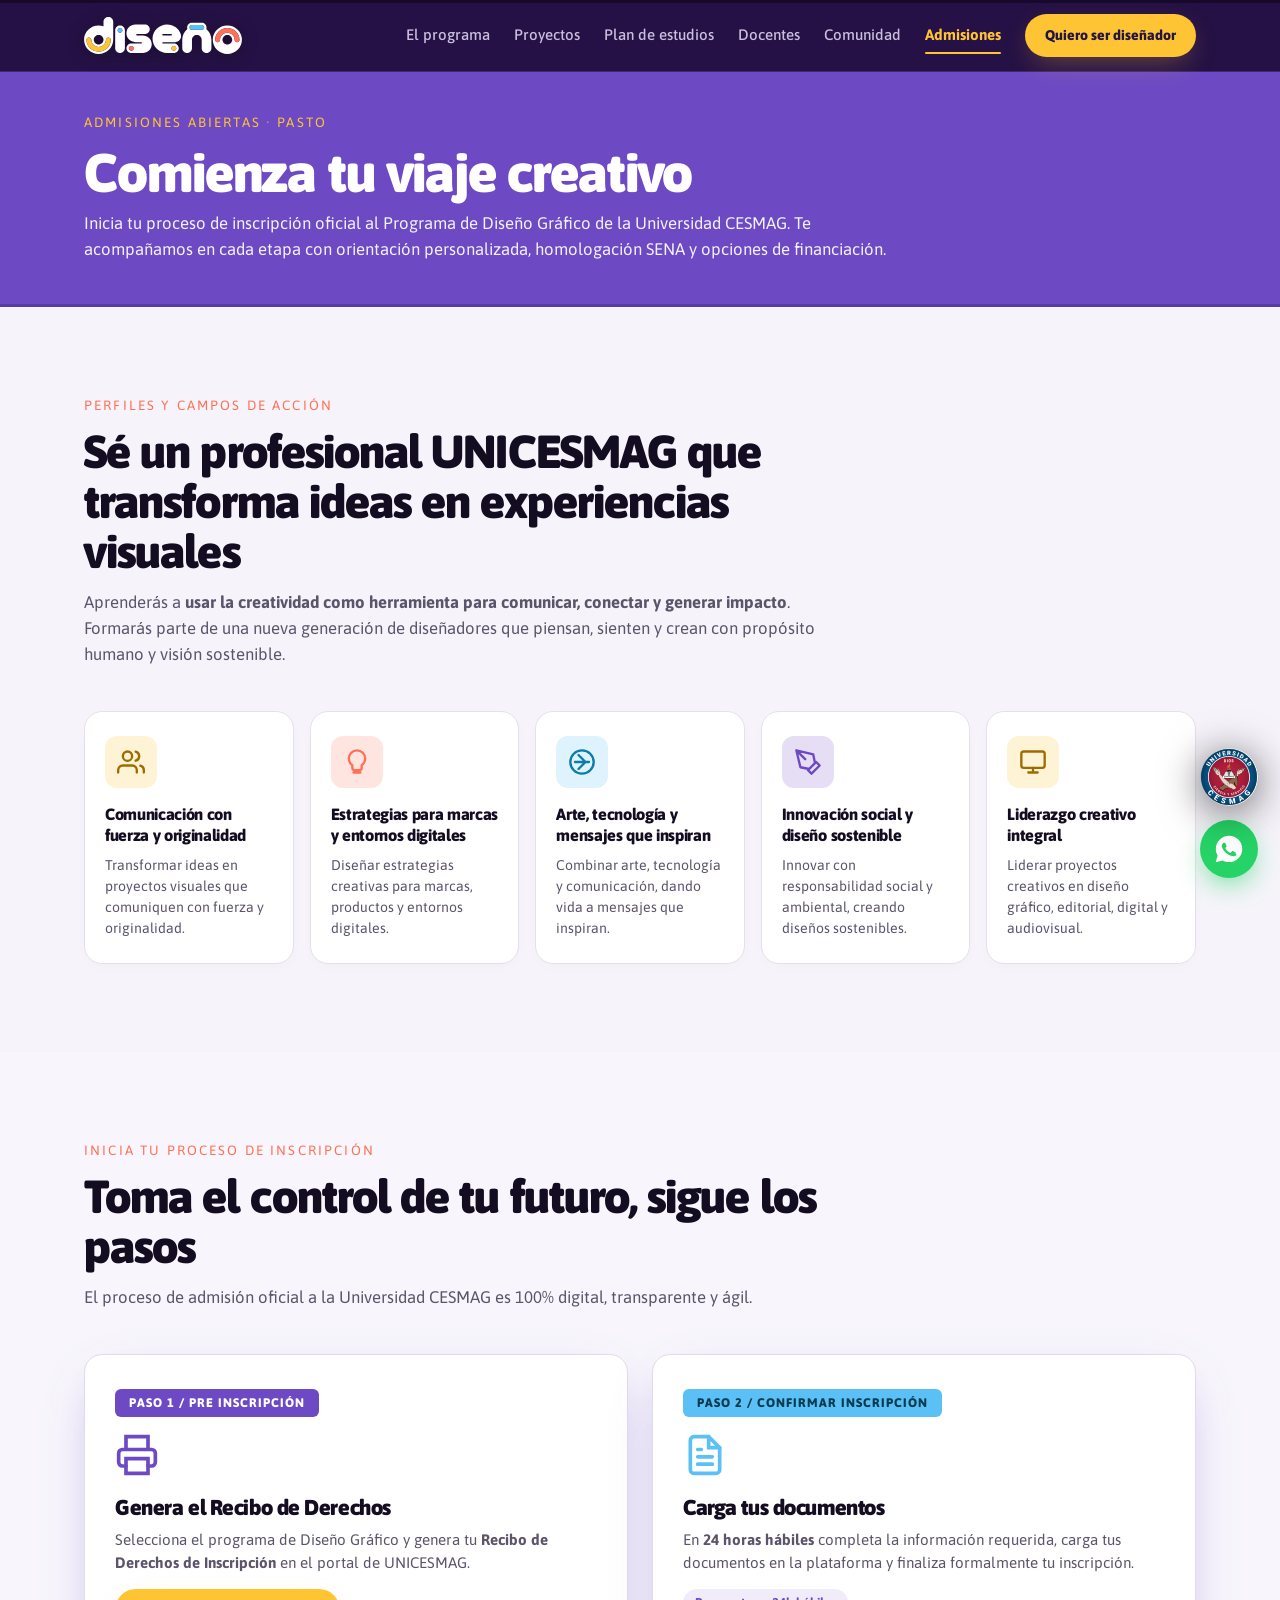
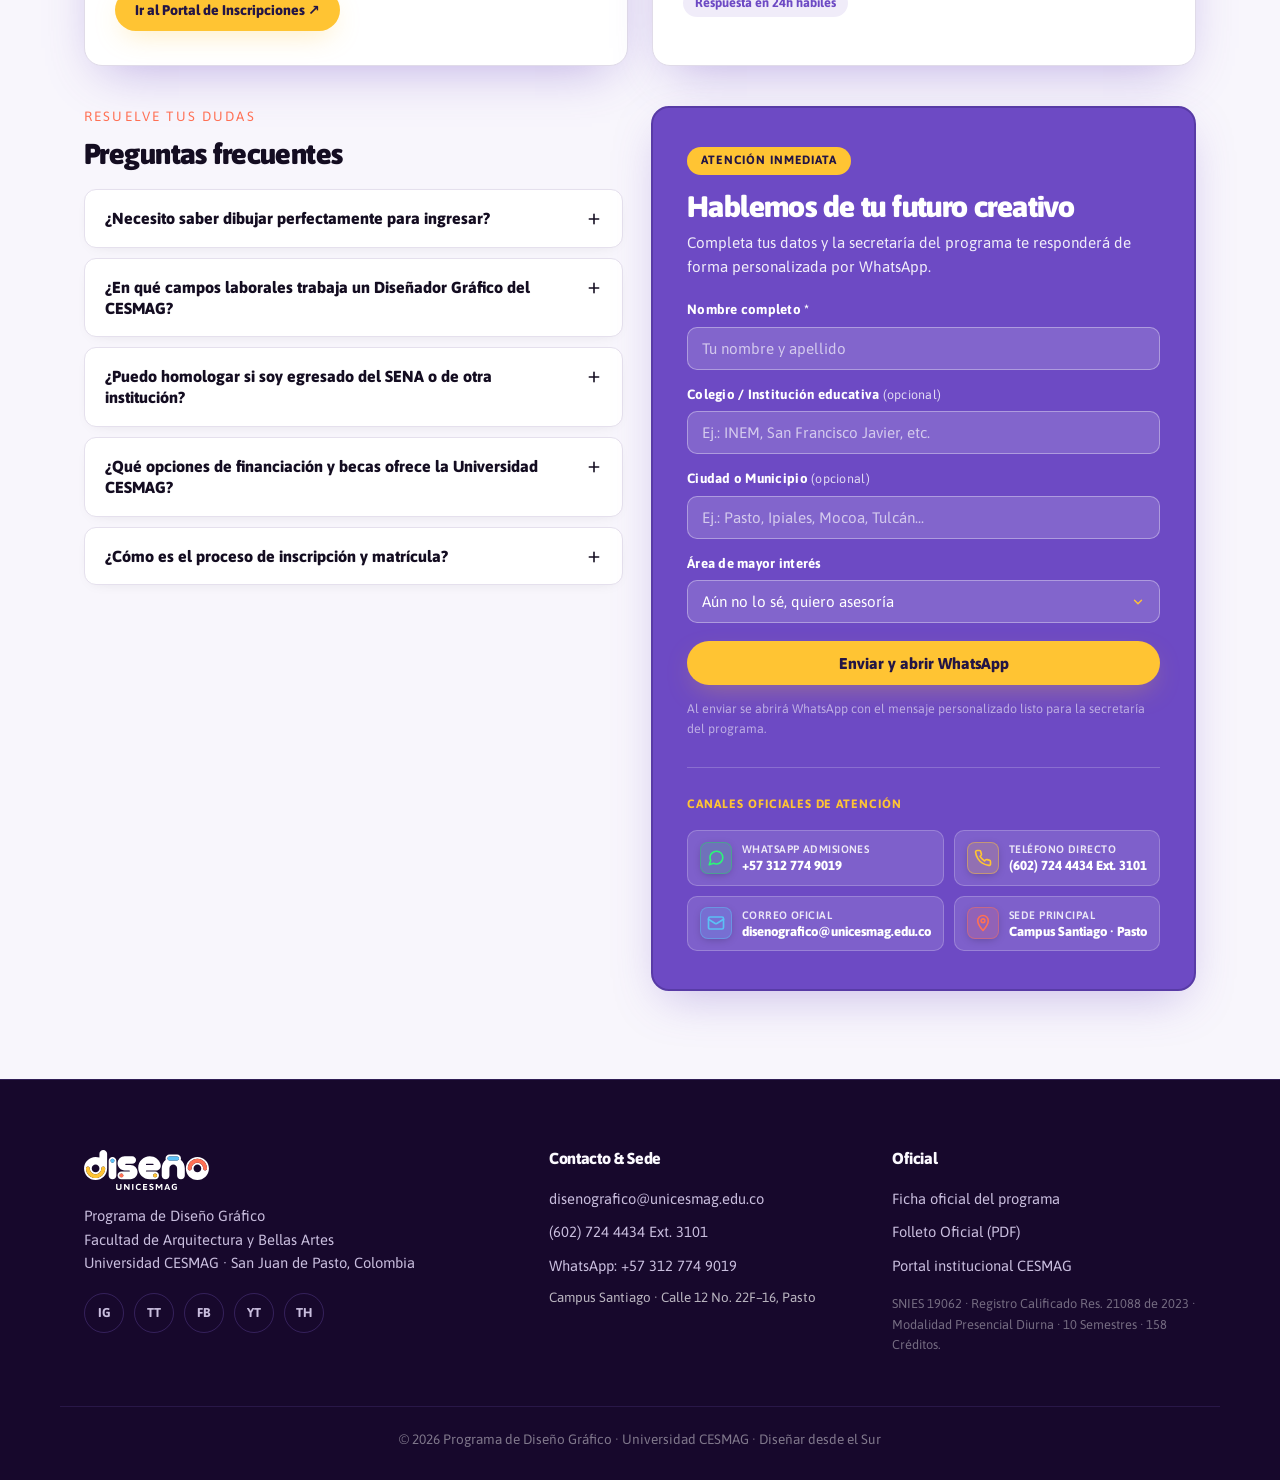
==== commit 5f99a357: "feat: Crear pagina de profesorado docentes.html, navegacion global y teaser en home" ====
--- a/admisiones.html
+++ b/admisiones.html
@@ -26,6 +26,7 @@
         <a href="index.html" class="nav-link">El programa</a>
         <a href="proyectos.html" class="nav-link">Proyectos</a>
         <a href="plan-de-estudios.html" class="nav-link">Plan de estudios</a>
+        <a href="docentes.html" class="nav-link">Docentes</a>
         <a href="comunidad.html" class="nav-link">Comunidad</a>
         <a href="admisiones.html" class="nav-link is-active-page">Admisiones</a>
         <a href="admisiones.html" class="btn btn--primary btn--sm">Quiero ser diseñador</a>
--- a/css/styles.css
+++ b/css/styles.css
@@ -945,27 +945,297 @@
 .section--morado .section__sub { color: rgba(255, 255, 255, 0.92); }
 .section--morado .kicker { color: var(--amarillo); }
 
-/* ─────────────── Red de Egresados (Alumni) ─────────────── */
-.alumni { display: grid; grid-template-columns: repeat(3, 1fr); gap: 20px; }
-.alumCard {
-  background: rgba(255, 255, 255, 0.12); border: 1px solid rgba(255, 255, 255, 0.25);
-  border-radius: var(--radius); padding: 30px 24px; text-align: left;
+/* ─────────────── Noticias en Retícula (Comunidad) ─────────────── */
+.news-grid {
+  display: grid;
+  grid-template-columns: repeat(3, 1fr);
+  gap: 26px;
+  margin-top: 10px;
+}
+.newsCard {
+  background: var(--white);
+  border-radius: var(--radius);
+  border: 1.5px solid #e7e2ef;
+  overflow: hidden;
+  display: flex;
+  flex-direction: column;
+  box-shadow: 0 6px 20px -10px rgba(30, 30, 36, 0.1);
+  transition: transform .28s ease, box-shadow .28s ease;
+}
+.newsCard:hover {
+  transform: translateY(-6px);
+  box-shadow: 0 16px 36px -12px rgba(109, 74, 196, 0.22);
+}
+.newsCard__media {
+  width: 100%;
+  height: 190px;
+  background-size: cover;
+  background-position: center;
+  position: relative;
+  overflow: hidden;
+}
+.newsCard__media img {
+  width: 100%;
+  height: 100%;
+  object-fit: cover;
+  display: block;
+  transition: transform .4s ease;
+}
+.newsCard:hover .newsCard__media img {
+  transform: scale(1.04);
+}
+.newsCard__placeholder-cover {
+  width: 100%;
+  height: 100%;
+  display: flex;
+  align-items: center;
+  justify-content: center;
+  background: radial-gradient(circle, rgba(255,255,255,0.08) 0%, transparent 70%);
+}
+.newsCard__body {
+  padding: 22px 22px 26px;
+  display: flex;
+  flex-direction: column;
+  flex-grow: 1;
+}
+.newsCard__meta {
+  display: flex;
+  align-items: center;
+  justify-content: space-between;
+  gap: 10px;
+  margin-bottom: 12px;
+}
+.newsCard__tag {
+  font-family: var(--font-body);
+  font-size: .74rem;
+  font-weight: 700;
+  text-transform: uppercase;
+  letter-spacing: .06em;
+  padding: 3px 10px;
+  border-radius: 6px;
+}
+.newsCard__date {
+  font-family: var(--font-body);
+  font-size: .78rem;
+  color: var(--ink-soft);
+  font-weight: 600;
+}
+.newsCard__title {
+  font-size: 1.15rem;
+  font-weight: 800;
+  line-height: 1.35;
+  color: var(--ink);
+  margin-bottom: 10px;
+}
+.newsCard__desc {
+  font-size: .92rem;
+  color: var(--ink-soft);
+  line-height: 1.55;
+  font-weight: 400;
+}
+
+/* ─────────────── Métricas & Empleabilidad de Egresados ─────────────── */
+.metrics-grid {
+  display: grid;
+  grid-template-columns: repeat(4, 1fr);
+  gap: 18px;
+  margin-bottom: 40px;
+}
+.metric-card {
+  background: rgba(255, 255, 255, 0.1);
+  border: 1.5px solid rgba(255, 255, 255, 0.22);
+  border-radius: var(--radius);
+  padding: 26px 20px;
+  text-align: center;
   backdrop-filter: blur(10px);
   transition: transform .25s ease, background .25s ease;
 }
-.alumCard:hover {
+.metric-card:hover {
   transform: translateY(-4px);
-  background: rgba(255, 255, 255, 0.18);
-}
-.alumCard__badge {
-  display: inline-block; font-family: var(--font-body);
-  font-size: .75rem; font-weight: 700; letter-spacing: .08em; text-transform: uppercase;
-  background: var(--white); color: var(--morado-deep);
-  padding: 4px 12px; border-radius: 6px; margin-bottom: 14px;
-}
-.alumCard h3 { font-size: 1.18rem; color: var(--white); font-weight: 900; }
-.alumCard__role { font-family: var(--font-body); font-size: .84rem; color: var(--amarillo); font-weight: 700; margin-top: 4px; text-transform: uppercase; letter-spacing: .05em; }
-.alumCard__desc { font-size: .92rem; color: rgba(255, 255, 255, 0.92); margin-top: 10px; line-height: 1.55; font-weight: 400; }
+  background: rgba(255, 255, 255, 0.16);
+}
+.metric-card__icon {
+  color: var(--amarillo);
+  margin-bottom: 12px;
+  display: inline-flex;
+}
+.metric-card__cifra {
+  font-family: var(--font-brand);
+  font-size: 2.5rem;
+  font-weight: 900;
+  color: var(--white);
+  line-height: 1;
+  letter-spacing: -0.02em;
+}
+.metric-card__label {
+  font-family: var(--font-body);
+  font-size: .95rem;
+  font-weight: 700;
+  color: var(--amarillo);
+  margin: 8px 0 6px;
+  line-height: 1.3;
+}
+.metric-card__sub {
+  font-size: .84rem;
+  color: rgba(255, 255, 255, 0.82);
+  line-height: 1.4;
+  font-weight: 400;
+}
+
+/* ─────────────── Sectores de Desempeño ─────────────── */
+.alumni-sectors {
+  background: rgba(0, 0, 0, 0.22);
+  border: 1.5px solid rgba(255, 255, 255, 0.2);
+  border-radius: var(--radius);
+  padding: 32px 34px;
+  margin-bottom: 44px;
+}
+.alumni-sectors__head h3 {
+  font-size: 1.35rem;
+  font-weight: 800;
+  color: var(--white);
+  margin-bottom: 6px;
+}
+.alumni-sectors__head p {
+  font-size: .92rem;
+  color: rgba(255, 255, 255, 0.85);
+  margin-bottom: 24px;
+}
+.alumni-sectors__bars {
+  display: grid;
+  grid-template-columns: repeat(2, 1fr);
+  gap: 16px 36px;
+}
+.sector-bar-item__info {
+  display: flex;
+  justify-content: space-between;
+  align-items: center;
+  margin-bottom: 6px;
+}
+.sector-bar-item__name {
+  font-size: .92rem;
+  font-weight: 600;
+  color: var(--white);
+}
+.sector-bar-item__pct {
+  font-family: var(--font-brand);
+  font-size: .95rem;
+  font-weight: 800;
+  color: var(--amarillo);
+}
+.sector-bar-item__track {
+  width: 100%;
+  height: 8px;
+  background: rgba(255, 255, 255, 0.15);
+  border-radius: 999px;
+  overflow: hidden;
+}
+.sector-bar-item__fill {
+  height: 100%;
+  border-radius: 999px;
+  transition: width 1s ease-out;
+}
+
+/* ─────────────── Egresados Destacados (Casos de Éxito) ─────────────── */
+.alumni-featured-head {
+  margin-bottom: 22px;
+}
+.egresados-grid {
+  display: grid;
+  grid-template-columns: repeat(3, 1fr);
+  gap: 22px;
+}
+.egresado-card {
+  background: rgba(255, 255, 255, 0.1);
+  border: 1.5px solid rgba(255, 255, 255, 0.2);
+  border-radius: var(--radius);
+  padding: 26px 24px;
+  display: flex;
+  flex-direction: column;
+  backdrop-filter: blur(10px);
+  transition: transform .25s ease, background .25s ease;
+}
+.egresado-card:hover {
+  transform: translateY(-5px);
+  background: rgba(255, 255, 255, 0.16);
+}
+.egresado-card__header {
+  display: flex;
+  align-items: center;
+  gap: 16px;
+  margin-bottom: 16px;
+}
+.egresado-card__avatar-wrap {
+  width: 60px;
+  height: 60px;
+  border-radius: 50%;
+  overflow: hidden;
+  border: 2px solid var(--amarillo);
+  flex-shrink: 0;
+  background: rgba(255, 255, 255, 0.15);
+}
+.egresado-card__avatar {
+  width: 100%;
+  height: 100%;
+  object-fit: cover;
+  display: block;
+}
+.egresado-card__fallback-avatar {
+  width: 100%;
+  height: 100%;
+  display: flex;
+  align-items: center;
+  justify-content: center;
+  font-family: var(--font-brand);
+  font-size: 1.25rem;
+  font-weight: 900;
+  color: var(--amarillo);
+  background: rgba(255, 196, 51, 0.15);
+}
+.egresado-card__titles h4 {
+  font-size: 1.12rem;
+  font-weight: 800;
+  color: var(--white);
+  line-height: 1.2;
+}
+.egresado-card__cohorte {
+  display: block;
+  font-size: .78rem;
+  color: rgba(255, 255, 255, 0.75);
+  font-weight: 600;
+  margin-top: 2px;
+}
+.egresado-card__empresa {
+  display: inline-block;
+  font-family: var(--font-body);
+  font-size: .82rem;
+  color: var(--amarillo);
+  font-weight: 700;
+  margin-top: 3px;
+}
+.egresado-card__body {
+  flex-grow: 1;
+}
+.egresado-card__rol {
+  font-size: .88rem;
+  color: var(--azul);
+  margin-bottom: 8px;
+}
+.egresado-card__desc {
+  font-size: .9rem;
+  color: rgba(255, 255, 255, 0.9);
+  line-height: 1.55;
+  font-weight: 400;
+}
+.egresado-card__distincion {
+  margin-top: 16px;
+  padding-top: 12px;
+  border-top: 1px dashed rgba(255, 255, 255, 0.2);
+  font-size: .82rem;
+  color: var(--amarillo);
+  font-weight: 600;
+  line-height: 1.35;
+}
 
 .alumni-callout {
   margin-top: 48px; background: rgba(0, 0, 0, 0.2);
@@ -974,6 +1244,19 @@
 }
 .alumni-callout h3 { font-size: 1.25rem; font-weight: 900; color: var(--white); }
 .alumni-callout p { font-size: .92rem; color: rgba(255, 255, 255, 0.9); margin-top: 4px; font-weight: 400; }
+
+@media (max-width: 1024px) {
+  .news-grid { grid-template-columns: repeat(2, 1fr); }
+  .metrics-grid { grid-template-columns: repeat(2, 1fr); }
+  .egresados-grid { grid-template-columns: repeat(2, 1fr); }
+  .alumni-sectors__bars { grid-template-columns: 1fr; }
+}
+
+@media (max-width: 680px) {
+  .news-grid { grid-template-columns: 1fr; }
+  .metrics-grid { grid-template-columns: 1fr; }
+  .egresados-grid { grid-template-columns: 1fr; }
+}
 
 /* ─────────────── Perfiles y Campos de Acción ─────────────── */
 .perfiles-grid {
@@ -1297,6 +1580,68 @@
 }
 .modal__meta dd { font-size: .95rem; margin-top: 2px; font-weight: 600; }
 
+/* ─────────────── Modal de Noticias ─────────────── */
+.modal__card--news {
+  width: min(760px, 100%);
+  background: #180e2b;
+  border: 1px solid rgba(255, 255, 255, 0.18);
+}
+.news-modal__cover {
+  height: 240px;
+  aspect-ratio: auto;
+  background-size: cover;
+  background-position: center;
+  position: relative;
+  overflow: hidden;
+  display: flex;
+  align-items: center;
+  justify-content: center;
+}
+.news-modal__cover img {
+  width: 100%;
+  height: 100%;
+  object-fit: cover;
+}
+.news-modal__meta-top {
+  display: flex;
+  align-items: center;
+  justify-content: space-between;
+  gap: 12px;
+  margin-bottom: 16px;
+}
+.news-modal__meta-top .newsCard__date {
+  color: rgba(255, 255, 255, 0.7);
+}
+.news-modal__desc {
+  color: rgba(255, 255, 255, 0.92);
+  font-size: 1.02rem;
+  line-height: 1.7;
+  margin-top: 12px;
+  font-weight: 400;
+}
+.news-modal__footer {
+  display: flex;
+  justify-content: space-between;
+  align-items: center;
+  gap: 16px;
+  margin-top: 28px;
+  padding-top: 20px;
+  border-top: 1px solid rgba(255, 255, 255, 0.12);
+  flex-wrap: wrap;
+}
+.news-modal__badge {
+  font-family: var(--font-body);
+  font-size: .82rem;
+  font-weight: 600;
+  color: var(--amarillo);
+  letter-spacing: .02em;
+}
+
+/* Interacción de tarjetas para abrir modal */
+.tape-card, .news-card, .newsCard {
+  cursor: pointer;
+}
+
 /* ═══════════════════════════════════════════════════════════════
    DIRECCIÓN DEL PROGRAMA & UBICACIÓN CAMPUS SANTIAGO
    ═══════════════════════════════════════════════════════════════ */
@@ -1401,25 +1746,32 @@
 .news-carousel-wrap {
   width: 100%;
   overflow: hidden;
-  padding-bottom: 50px;
-  -webkit-mask-image: linear-gradient(90deg, transparent 0%, #000 6%, #000 94%, transparent 100%);
-  mask-image: linear-gradient(90deg, transparent 0%, #000 6%, #000 94%, transparent 100%);
+  padding: 36px 0 52px;
+  position: relative;
+  -webkit-mask-image: linear-gradient(90deg, transparent 0%, #000 4%, #000 96%, transparent 100%);
+  mask-image: linear-gradient(90deg, transparent 0%, #000 4%, #000 96%, transparent 100%);
 }
 .news-track {
   display: flex;
-  gap: 22px;
+  gap: 24px;
   width: max-content;
-  padding: 8px 48px 8px;
-  animation: newsScroll 38s linear infinite;
+  animation: newsScroll 60s linear infinite;
   cursor: grab;
   user-select: none;
+  will-change: transform;
 }
 .news-track:active { cursor: grabbing; }
 .news-track:hover { animation-play-state: paused; }
 
+.news-track__group {
+  display: flex;
+  gap: 24px;
+  flex-shrink: 0;
+}
+
 @keyframes newsScroll {
   0%   { transform: translateX(0); }
-  100% { transform: translateX(-50%); }
+  100% { transform: translateX(calc(-50% - 12px)); }
 }
 
 /* Tarjeta individual */
@@ -1428,17 +1780,19 @@
   width: 320px;
   border-radius: var(--radius);
   overflow: hidden;
-  border: 1px solid rgba(255, 255, 255, 0.25);
+  border: 1px solid rgba(255, 255, 255, 0.2);
   display: flex; flex-direction: column;
-  transition: transform .3s ease, box-shadow .3s ease;
+  transition: transform .28s cubic-bezier(0.2, 0, 0, 1), box-shadow .28s ease, border-color .28s ease;
   text-decoration: none; color: inherit;
   position: relative;
   background: var(--white);
-  box-shadow: 0 10px 30px -10px rgba(0,0,0,.3);
+  box-shadow: 0 8px 24px -6px rgba(0,0,0,.35);
+  cursor: pointer;
 }
 .news-card:hover {
-  transform: translateY(-6px) scale(1.015);
-  box-shadow: 0 18px 48px -12px rgba(0,0,0,.45);
+  transform: translateY(-10px);
+  border-color: rgba(255, 196, 51, 0.45);
+  box-shadow: 0 24px 50px -10px rgba(0, 0, 0, 0.65), 0 0 0 1px rgba(255, 196, 51, 0.25);
 }
 .news-card__cover {
   height: 175px;
@@ -1493,6 +1847,553 @@
 /* ─────────────── Animaciones de aparición ─────────────── */
 .reveal { opacity: 0; transform: translateY(26px); transition: opacity .7s ease, transform .7s ease; }
 .reveal.is-in { opacity: 1; transform: none; }
+
+/* ═══════════════════════════════════════════════════════════════
+   RETÍCULA DE NOTICIAS & COMUNIDAD (EN `comunidad.html`)
+   ═══════════════════════════════════════════════════════════════ */
+.news-grid {
+  display: grid;
+  grid-template-columns: repeat(auto-fill, minmax(320px, 1fr));
+  gap: 26px;
+}
+.newsCard {
+  background: var(--white);
+  border-radius: var(--radius);
+  overflow: hidden;
+  border: 1px solid #e7e2ed;
+  box-shadow: 0 8px 24px -6px rgba(0, 0, 0, 0.08);
+  display: flex;
+  flex-direction: column;
+  cursor: pointer;
+  transition: transform .28s ease, box-shadow .28s ease, border-color .28s ease;
+}
+.newsCard:hover {
+  transform: translateY(-8px);
+  border-color: var(--morado);
+  box-shadow: 0 18px 40px -8px var(--morado-glow);
+}
+.newsCard__media {
+  height: 200px;
+  overflow: hidden;
+  position: relative;
+  display: flex;
+  align-items: center;
+  justify-content: center;
+}
+.newsCard__media img {
+  width: 100%;
+  height: 100%;
+  object-fit: cover;
+  display: block;
+  transition: transform .4s ease;
+}
+.newsCard:hover .newsCard__media img {
+  transform: scale(1.05);
+}
+.newsCard__placeholder-cover {
+  width: 100%;
+  height: 100%;
+  display: flex;
+  align-items: center;
+  justify-content: center;
+  background: linear-gradient(135deg, #2d174d 0%, #15092a 100%);
+}
+.newsCard__body {
+  padding: 22px;
+  flex: 1;
+  display: flex;
+  flex-direction: column;
+}
+.newsCard__meta {
+  display: flex;
+  align-items: center;
+  justify-content: space-between;
+  gap: 10px;
+  margin-bottom: 12px;
+}
+.newsCard__tag {
+  font-family: var(--font-body);
+  font-size: .72rem;
+  font-weight: 700;
+  letter-spacing: .06em;
+  text-transform: uppercase;
+  padding: 4px 10px;
+  border-radius: 999px;
+}
+.newsCard__date {
+  font-family: var(--font-body);
+  font-size: .78rem;
+  color: var(--ink-soft);
+  font-weight: 500;
+}
+.newsCard__title {
+  font-size: 1.15rem;
+  font-weight: 800;
+  color: var(--ink);
+  line-height: 1.35;
+  margin-bottom: 10px;
+}
+.newsCard__desc {
+  font-size: .9rem;
+  color: var(--ink-soft);
+  line-height: 1.55;
+  display: -webkit-box;
+  -webkit-line-clamp: 3;
+  -webkit-box-orient: vertical;
+  overflow: hidden;
+}
+
+/* ═══════════════════════════════════════════════════════════════
+   MÉTRICAS & SECTORES DE EGRESADOS (ALUMNI)
+   ═══════════════════════════════════════════════════════════════ */
+.metrics-grid {
+  display: grid;
+  grid-template-columns: repeat(4, 1fr);
+  gap: 20px;
+  margin-bottom: 48px;
+}
+.metric-card {
+  background: rgba(255, 255, 255, 0.07);
+  border: 1px solid rgba(255, 255, 255, 0.15);
+  border-radius: 16px;
+  padding: 24px 20px;
+  display: flex;
+  flex-direction: column;
+  transition: transform .25s ease, background .25s ease;
+}
+.metric-card:hover {
+  transform: translateY(-4px);
+  background: rgba(255, 255, 255, 0.1);
+}
+.metric-card__header {
+  display: flex;
+  align-items: center;
+  justify-content: space-between;
+  margin-bottom: 14px;
+}
+.metric-card__icon {
+  color: var(--amarillo);
+  opacity: 0.9;
+}
+.metric-card__val {
+  font-family: var(--font-head);
+  font-size: 2.5rem;
+  font-weight: 900;
+  color: var(--amarillo);
+  line-height: 1;
+}
+.metric-card__lbl {
+  font-size: 1.02rem;
+  font-weight: 700;
+  color: #ffffff;
+  margin-bottom: 6px;
+  line-height: 1.3;
+}
+.metric-card__sub {
+  font-size: .82rem;
+  color: rgba(255, 255, 255, 0.72);
+  line-height: 1.45;
+  margin-top: auto;
+}
+
+/* Sectores Laborales */
+.alumni-sectors {
+  background: rgba(18, 9, 36, 0.65);
+  border: 1px solid rgba(255, 255, 255, 0.16);
+  border-radius: 20px;
+  padding: 34px 36px;
+  margin-bottom: 56px;
+  box-shadow: 0 16px 40px -12px rgba(0, 0, 0, 0.4);
+}
+.alumni-sectors__head h3 {
+  font-size: 1.4rem;
+  font-weight: 800;
+  color: #ffffff;
+  margin-bottom: 6px;
+}
+.alumni-sectors__head p {
+  font-size: .92rem;
+  color: rgba(255, 255, 255, 0.75);
+}
+.alumni-sectors__bars {
+  display: grid;
+  grid-template-columns: repeat(2, 1fr);
+  gap: 16px 36px;
+  margin-top: 28px;
+}
+.sector-bar-item {
+  display: flex;
+  flex-direction: column;
+  gap: 7px;
+}
+.sector-bar-item__info {
+  display: flex;
+  justify-content: space-between;
+  font-size: .88rem;
+  font-weight: 600;
+  color: rgba(255, 255, 255, 0.92);
+}
+.sector-bar-item__pct {
+  color: var(--amarillo);
+  font-weight: 700;
+}
+.sector-bar-item__track {
+  height: 8px;
+  background: rgba(255, 255, 255, 0.12);
+  border-radius: 999px;
+  overflow: hidden;
+}
+.sector-bar-item__fill {
+  height: 100%;
+  border-radius: 999px;
+  transition: width 1.2s cubic-bezier(0.2, 0, 0, 1);
+}
+
+/* Egresados Destacados */
+.alumni-featured-head {
+  margin-bottom: 24px;
+}
+.egresados-grid {
+  display: grid;
+  grid-template-columns: repeat(3, 1fr);
+  gap: 26px;
+  margin-bottom: 48px;
+}
+.egresado-card {
+  background: #1a0f30;
+  border: 1px solid rgba(255, 255, 255, 0.16);
+  border-radius: 20px;
+  padding: 28px 24px;
+  display: flex;
+  flex-direction: column;
+  transition: transform .3s ease, box-shadow .3s ease, border-color .3s ease;
+  box-shadow: 0 12px 36px -8px rgba(0, 0, 0, 0.4);
+}
+.egresado-card:hover {
+  transform: translateY(-8px);
+  border-color: var(--amarillo);
+  box-shadow: 0 22px 50px -10px rgba(0, 0, 0, 0.65), 0 0 0 1px rgba(255, 196, 51, 0.3);
+}
+.egresado-card__header {
+  display: flex;
+  align-items: center;
+  gap: 18px;
+  margin-bottom: 18px;
+}
+.egresado-card__avatar-wrap {
+  width: 82px;
+  height: 82px;
+  border-radius: 50%;
+  overflow: hidden;
+  border: 3px solid var(--amarillo);
+  flex-shrink: 0;
+  box-shadow: 0 6px 18px rgba(0, 0, 0, 0.45);
+  background: #251342;
+}
+.egresado-card__avatar {
+  width: 100%;
+  height: 100%;
+  object-fit: cover;
+  object-position: top center;
+  display: block;
+}
+.egresado-card__fallback-avatar {
+  width: 100%;
+  height: 100%;
+  display: flex;
+  align-items: center;
+  justify-content: center;
+  font-family: var(--font-head);
+  font-weight: 900;
+  font-size: 1.4rem;
+  color: #ffffff;
+  background: var(--morado);
+}
+.egresado-card__titles h4 {
+  font-size: 1.18rem;
+  font-weight: 800;
+  color: #ffffff;
+  line-height: 1.25;
+}
+.egresado-card__cohorte {
+  display: inline-block;
+  font-size: .75rem;
+  font-weight: 700;
+  color: var(--amarillo);
+  text-transform: uppercase;
+  letter-spacing: .06em;
+  margin-top: 4px;
+}
+.egresado-card__empresa {
+  font-size: .84rem;
+  color: rgba(255, 255, 255, 0.7);
+  display: block;
+  margin-top: 3px;
+}
+.egresado-card__body {
+  flex: 1;
+  margin-bottom: 18px;
+}
+.egresado-card__rol {
+  font-size: .92rem;
+  color: #5bc0f5;
+  margin-bottom: 8px;
+  line-height: 1.35;
+}
+.egresado-card__desc {
+  font-size: .88rem;
+  color: rgba(255, 255, 255, 0.85);
+  line-height: 1.55;
+}
+.egresado-card__distincion {
+  font-size: .8rem;
+  font-weight: 600;
+  color: #34d399;
+  background: rgba(52, 211, 153, 0.12);
+  border: 1px solid rgba(52, 211, 153, 0.25);
+  padding: 8px 12px;
+  border-radius: 10px;
+  display: flex;
+  align-items: center;
+  line-height: 1.35;
+}
+
+/* Callout Alumni */
+.alumni-callout {
+  background: linear-gradient(135deg, rgba(109, 74, 196, 0.35) 0%, rgba(255, 196, 51, 0.15) 100%);
+  border: 1px solid rgba(255, 255, 255, 0.2);
+  border-radius: 20px;
+  padding: 32px 36px;
+  display: flex;
+  align-items: center;
+  justify-content: space-between;
+  gap: 24px;
+  flex-wrap: wrap;
+  margin-top: 40px;
+}
+.alumni-callout h3 {
+  font-size: 1.3rem;
+  font-weight: 800;
+  color: #ffffff;
+  margin-bottom: 6px;
+}
+.alumni-callout p {
+  font-size: .92rem;
+  color: rgba(255, 255, 255, 0.82);
+  max-width: 680px;
+}
+
+/* ═══════════════════════════════════════════════════════════════
+   CUERPO DOCENTE & PROFESORADO (`docentes.html`)
+   ═══════════════════════════════════════════════════════════════ */
+.docentes-stats-strip {
+  display: grid;
+  grid-template-columns: repeat(4, 1fr);
+  gap: 16px;
+  margin-top: 32px;
+  background: rgba(255, 255, 255, 0.05);
+  border: 1px solid rgba(255, 255, 255, 0.12);
+  border-radius: 16px;
+  padding: 18px 24px;
+}
+.doc-stat-item {
+  display: flex;
+  flex-direction: column;
+  gap: 3px;
+  border-right: 1px solid rgba(255, 255, 255, 0.1);
+  padding-right: 14px;
+}
+.doc-stat-item:last-child {
+  border-right: none;
+  padding-right: 0;
+}
+.doc-stat-item strong {
+  font-family: var(--font-head);
+  font-size: 1.8rem;
+  font-weight: 900;
+  color: var(--amarillo);
+  line-height: 1;
+}
+.doc-stat-item span {
+  font-size: .8rem;
+  color: rgba(255, 255, 255, 0.8);
+  font-weight: 500;
+}
+
+.docentes-grid {
+  display: grid;
+  grid-template-columns: repeat(auto-fill, minmax(340px, 1fr));
+  gap: 26px;
+  margin-top: 32px;
+}
+
+.docente-card {
+  background: var(--white);
+  border-radius: var(--radius);
+  border: 1px solid #e7e2ed;
+  box-shadow: 0 8px 24px -6px rgba(0, 0, 0, 0.06);
+  padding: 26px;
+  display: flex;
+  flex-direction: column;
+  transition: transform .28s ease, box-shadow .28s ease, border-color .28s ease;
+}
+.docente-card:hover {
+  transform: translateY(-6px);
+  border-color: var(--morado);
+  box-shadow: 0 16px 36px -8px var(--morado-glow);
+}
+
+.docente-card__header {
+  display: flex;
+  align-items: flex-start;
+  gap: 18px;
+  margin-bottom: 18px;
+  padding-bottom: 16px;
+  border-bottom: 1px solid #f0ecf4;
+}
+
+.docente-card__avatar-wrap {
+  width: 76px;
+  height: 76px;
+  border-radius: 50%;
+  overflow: hidden;
+  border: 3px solid var(--morado-light);
+  flex-shrink: 0;
+  box-shadow: 0 4px 12px rgba(0, 0, 0, 0.1);
+  background: #f4f0fa;
+}
+.docente-card__avatar {
+  width: 100%;
+  height: 100%;
+  object-fit: cover;
+  object-position: top center;
+  display: block;
+}
+.docente-card__fallback-avatar {
+  width: 100%;
+  height: 100%;
+  display: flex;
+  align-items: center;
+  justify-content: center;
+  font-family: var(--font-head);
+  font-weight: 900;
+  font-size: 1.3rem;
+  color: var(--morado);
+  background: linear-gradient(135deg, rgba(109, 74, 196, 0.15) 0%, rgba(255, 196, 51, 0.2) 100%);
+}
+
+.docente-card__meta {
+  flex: 1;
+  display: flex;
+  flex-direction: column;
+}
+.docente-card__tag {
+  align-self: flex-start;
+  font-size: .72rem;
+  font-weight: 700;
+  letter-spacing: .04em;
+  text-transform: uppercase;
+  padding: 3px 8px;
+  border-radius: 6px;
+  margin-bottom: 6px;
+}
+.docente-card__name {
+  font-size: 1.12rem;
+  font-weight: 800;
+  color: var(--ink);
+  line-height: 1.25;
+  margin-bottom: 4px;
+}
+.docente-card__titulo {
+  font-size: .84rem;
+  color: var(--morado);
+  line-height: 1.35;
+  margin-bottom: 2px;
+}
+.docente-card__pregrado {
+  font-size: .78rem;
+  color: var(--ink-soft);
+}
+
+.docente-card__body {
+  display: flex;
+  flex-direction: column;
+  gap: 12px;
+  flex: 1;
+}
+.docente-card__detail {
+  display: flex;
+  flex-direction: column;
+  gap: 2px;
+}
+.docente-card__lbl {
+  font-size: .74rem;
+  font-weight: 700;
+  color: var(--ink-soft);
+  text-transform: uppercase;
+  letter-spacing: .05em;
+}
+.docente-card__detail p {
+  font-size: .86rem;
+  color: var(--ink);
+  line-height: 1.4;
+}
+
+.docentes-callout {
+  background: linear-gradient(135deg, #2d174d 0%, #15092a 100%);
+  border-radius: 20px;
+  padding: 36px 40px;
+  margin-top: 48px;
+  display: flex;
+  align-items: center;
+  justify-content: space-between;
+  gap: 28px;
+  flex-wrap: wrap;
+  border: 1px solid rgba(255, 255, 255, 0.15);
+  box-shadow: 0 16px 40px -10px rgba(0, 0, 0, 0.35);
+}
+.docentes-callout__text {
+  flex: 1;
+  min-width: 280px;
+}
+.docentes-callout__text h3 {
+  font-size: 1.4rem;
+  font-weight: 800;
+  color: #ffffff;
+  margin: 6px 0 8px;
+}
+.docentes-callout__text p {
+  font-size: .92rem;
+  color: rgba(255, 255, 255, 0.82);
+  line-height: 1.55;
+  max-width: 680px;
+}
+
+/* Teaser de Docentes para el Home (`index.html`) */
+.docentes-teaser-box {
+  background: linear-gradient(135deg, rgba(109, 74, 196, 0.08) 0%, rgba(255, 196, 51, 0.08) 100%);
+  border: 1px solid #e5dfec;
+  border-radius: 20px;
+  padding: 36px;
+  display: flex;
+  align-items: center;
+  justify-content: space-between;
+  gap: 32px;
+  flex-wrap: wrap;
+  margin-top: 40px;
+}
+.docentes-teaser-box__content h3 {
+  font-size: 1.35rem;
+  font-weight: 800;
+  color: var(--ink);
+  margin-bottom: 6px;
+}
+.docentes-teaser-box__content p {
+  font-size: .92rem;
+  color: var(--ink-soft);
+  max-width: 640px;
+  line-height: 1.5;
+}
 
 @media (prefers-reduced-motion: reduce) {
   html { scroll-behavior: auto; }
@@ -1508,6 +2409,9 @@
   .teaser-fases { grid-template-columns: 1fr; }
   .alumni { grid-template-columns: repeat(2, 1fr); }
   .perfiles-grid { grid-template-columns: repeat(3, 1fr); }
+  .metrics-grid { grid-template-columns: repeat(2, 1fr); }
+  .egresados-grid { grid-template-columns: repeat(2, 1fr); }
+  .alumni-sectors__bars { grid-template-columns: 1fr; }
 }
 /* Presencia-layout y Malla colapsan solo en pantallas ≤ 768px para
    garantizar 2 columnas reales en monitores de escritorio y laptop */
